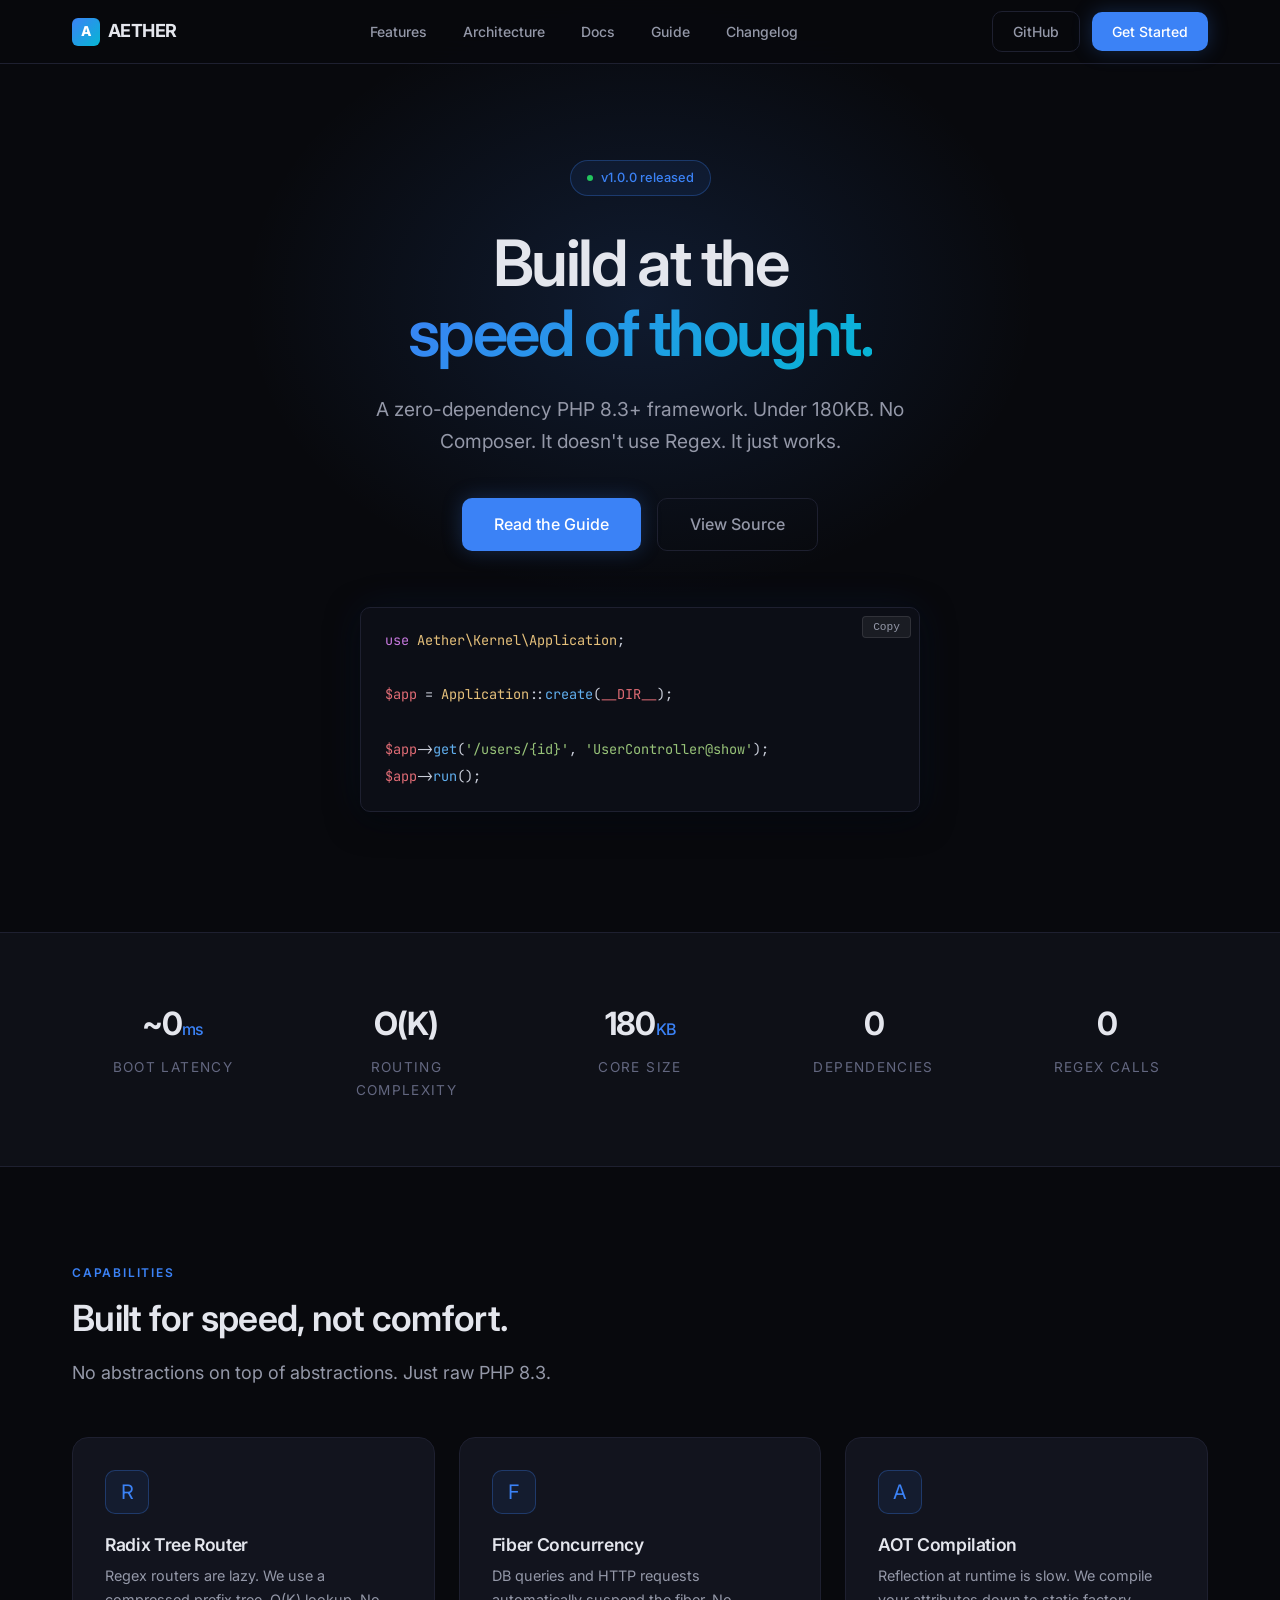
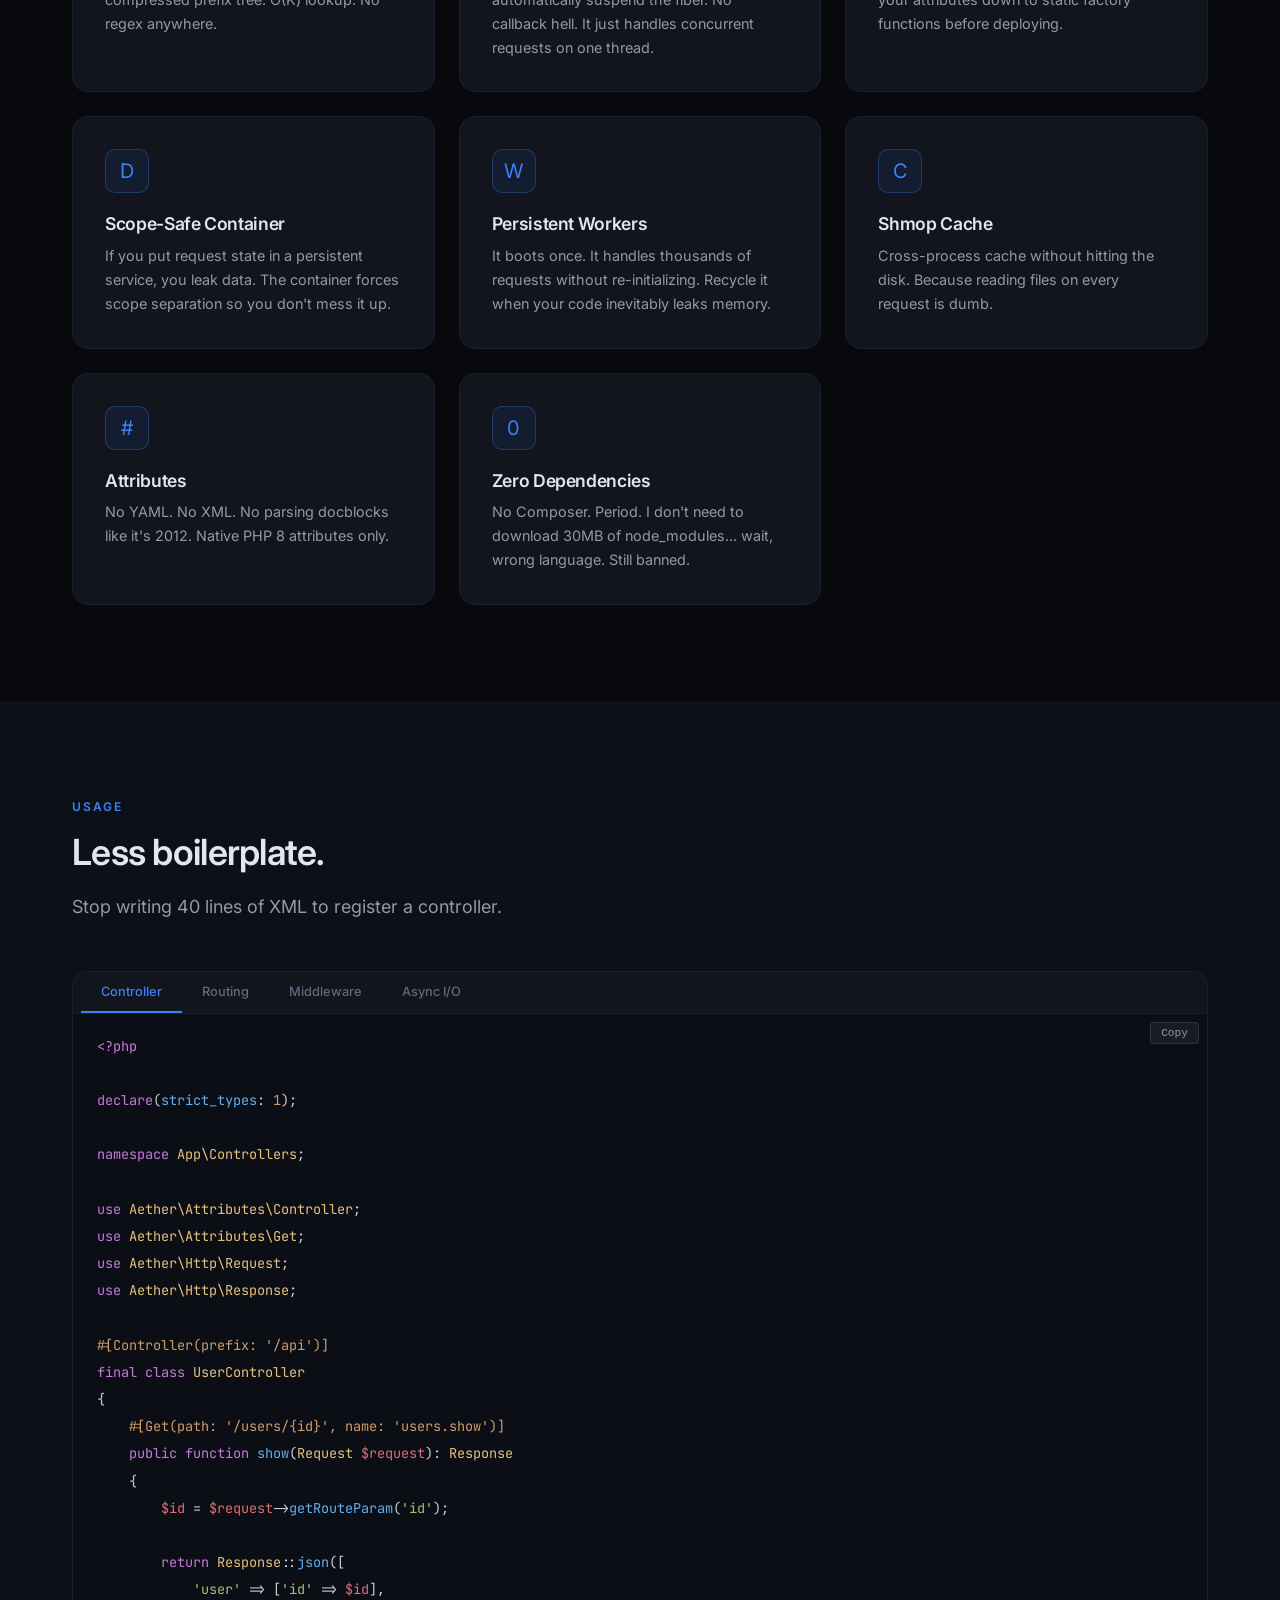
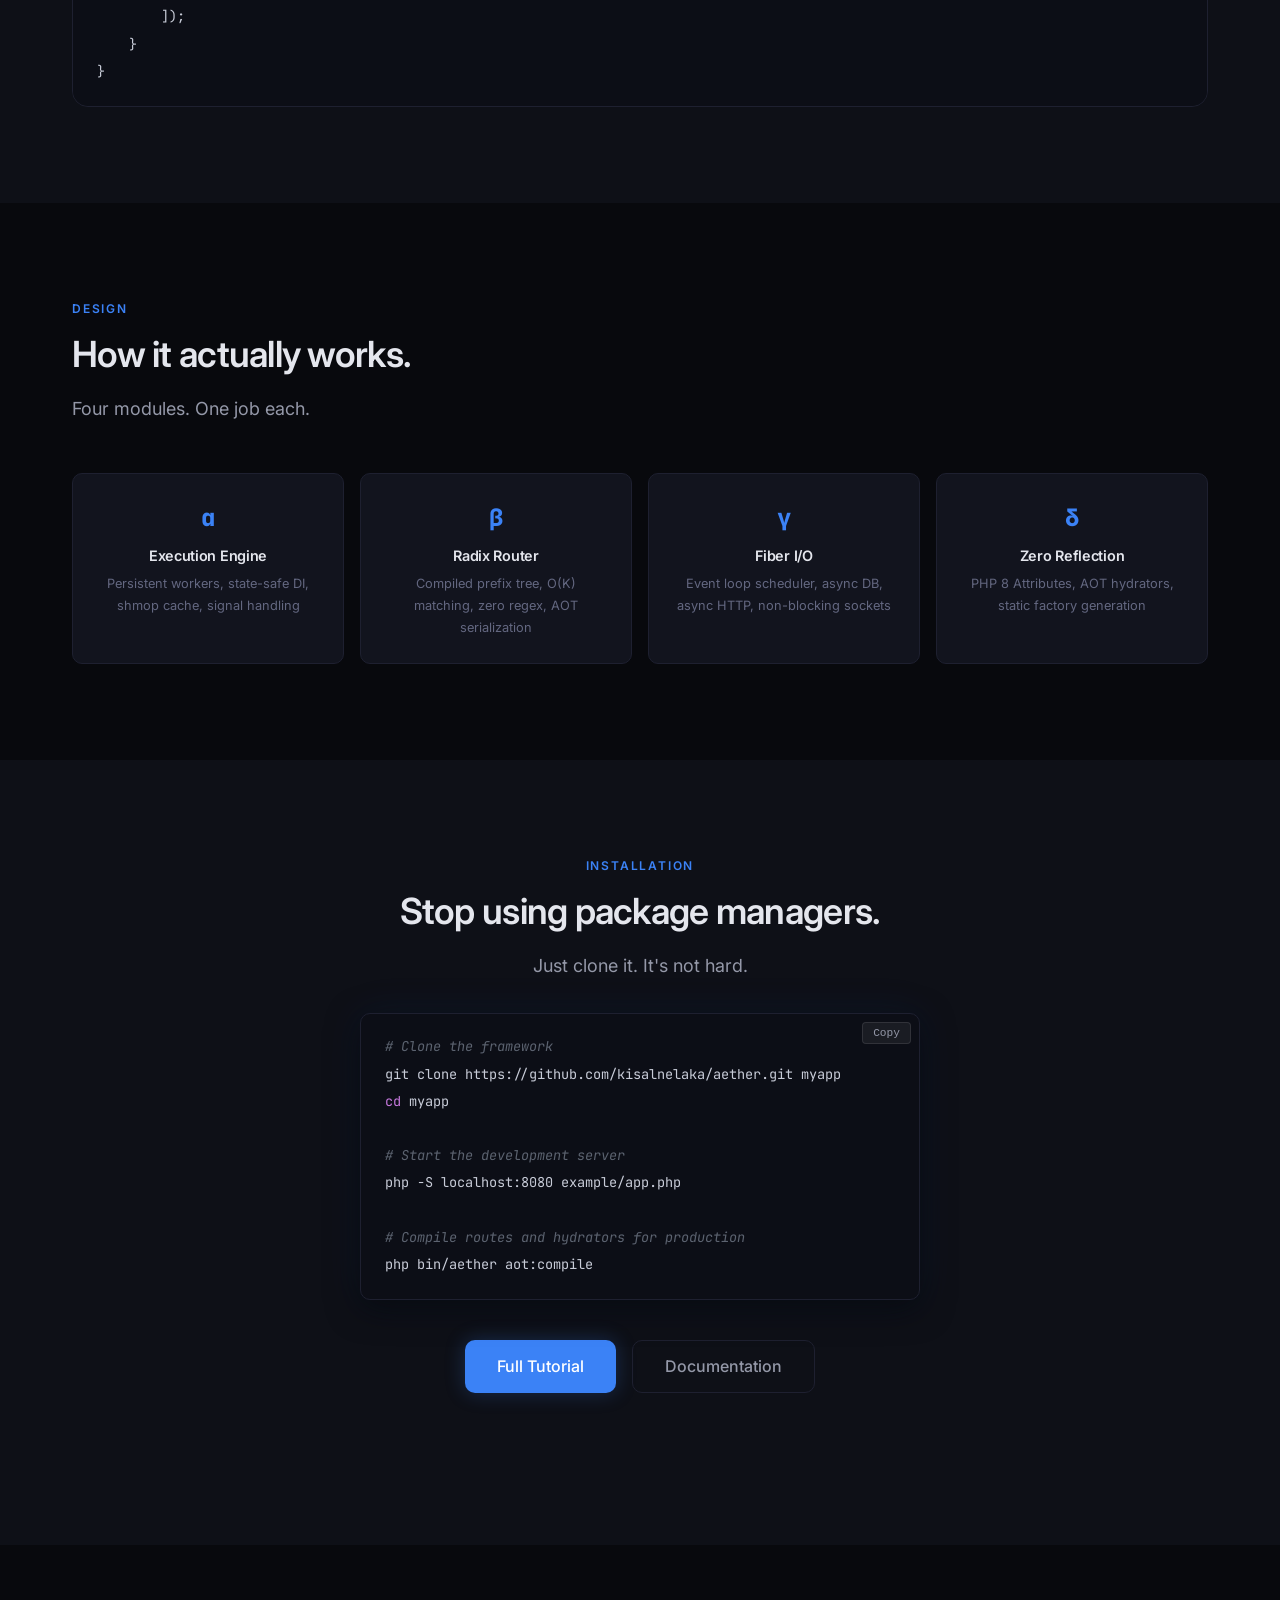
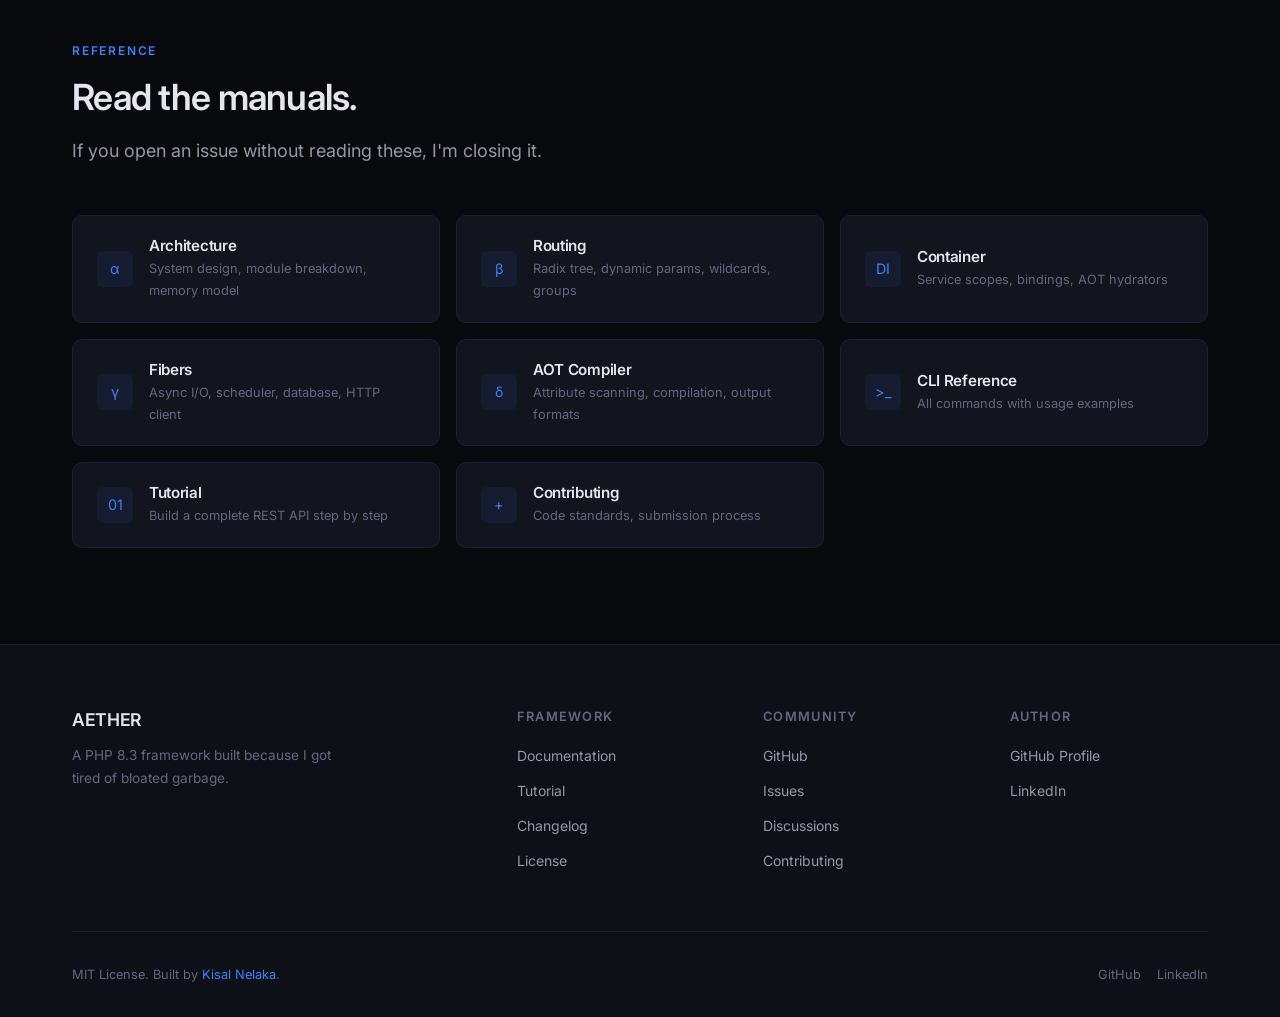
==== docs/index.html @ d8b3c5c7 "Initial commit" ====
<!DOCTYPE html>
<html lang="en">
<head>
    <meta charset="UTF-8">
    <meta name="viewport" content="width=device-width, initial-scale=1.0">
    <title>AETHER - The Fastest PHP Framework</title>
    <meta name="description" content="AETHER is a zero-dependency PHP 8.3+ framework with O(K) radix tree routing, PHP Fiber concurrency, AOT compilation, and a sub-200KB footprint.">
    <meta name="keywords" content="PHP framework, radix tree, PHP fibers, AOT compiler, high performance PHP">
    <meta name="author" content="Kisal Nelaka">
    <link rel="canonical" href="https://kisalnelaka.github.io/aether/">
    <meta property="og:title" content="AETHER Framework">
    <meta property="og:description" content="The fastest, smallest, zero-dependency PHP 8.3+ web framework.">
    <meta property="og:type" content="website">
    <meta property="og:url" content="https://kisalnelaka.github.io/aether/">
    <link rel="preconnect" href="https://fonts.googleapis.com">
    <link rel="preconnect" href="https://fonts.gstatic.com" crossorigin>
    <link href="https://fonts.googleapis.com/css2?family=Inter:wght@400;500;600;700;800&family=JetBrains+Mono:wght@400;500;600&display=swap" rel="stylesheet">
    <link rel="stylesheet" href="css/style.css">
</head>
<body>

    <!-- ═══════════════ HEADER ═══════════════ -->
    <header class="header" id="top">
        <div class="header-inner">
            <a href="index.html" class="header-logo">
                <span class="logo-mark">A</span>
                AETHER
            </a>

            <nav class="header-nav" id="main-nav">
                <a href="#features">Features</a>
                <a href="#architecture">Architecture</a>
                <a href="documentation.html">Docs</a>
                <a href="guide.html">Guide</a>
                <a href="https://github.com/kisalnelaka/aether/blob/main/CHANGELOG.md">Changelog</a>
            </nav>

            <div class="header-actions">
                <a href="https://github.com/kisalnelaka/aether" class="btn btn-ghost" target="_blank" rel="noopener">
                    GitHub
                </a>
                <a href="guide.html" class="btn btn-primary">Get Started</a>
                <button class="mobile-toggle" id="mobile-toggle" aria-label="Toggle menu">&#9776;</button>
            </div>
        </div>
    </header>

    <!-- ═══════════════ HERO ═══════════════ -->
    <section class="hero">
        <div class="container hero-content">
            <div class="hero-badge">
                <span class="dot"></span>
                v1.0.0 released
            </div>

            <h1>
                Build at the<br>
                <span class="highlight">speed of thought.</span>
            </h1>

            <p class="hero-description">
                A zero-dependency PHP 8.3+ framework. Under 180KB. No Composer. It doesn't use Regex. It just works. 
            </p>

            <div class="hero-actions">
                <a href="guide.html" class="btn btn-primary btn-lg">Read the Guide</a>
                <a href="https://github.com/kisalnelaka/aether" class="btn btn-ghost btn-lg" target="_blank" rel="noopener">View Source</a>
            </div>

            <div class="hero-code">
<pre><code><span class="token-keyword">use</span> <span class="token-type">Aether\Kernel\Application</span>;

<span class="token-variable">$app</span> = <span class="token-type">Application</span>::<span class="token-function">create</span>(<span class="token-variable">__DIR__</span>);

<span class="token-variable">$app</span>-><span class="token-function">get</span>(<span class="token-string">'/users/{id}'</span>, <span class="token-string">'UserController@show'</span>);
<span class="token-variable">$app</span>-><span class="token-function">run</span>();</code></pre>
            </div>
        </div>
    </section>

    <!-- ═══════════════ METRICS ═══════════════ -->
    <section class="metrics">
        <div class="container">
            <div class="metrics-grid">
                <div class="metric">
                    <div class="metric-value">~0<span class="unit">ms</span></div>
                    <div class="metric-label">Boot Latency</div>
                </div>
                <div class="metric">
                    <div class="metric-value">O(K)</div>
                    <div class="metric-label">Routing Complexity</div>
                </div>
                <div class="metric">
                    <div class="metric-value">180<span class="unit">KB</span></div>
                    <div class="metric-label">Core Size</div>
                </div>
                <div class="metric">
                    <div class="metric-value">0</div>
                    <div class="metric-label">Dependencies</div>
                </div>
                <div class="metric">
                    <div class="metric-value">0</div>
                    <div class="metric-label">Regex Calls</div>
                </div>
            </div>
        </div>
    </section>

    <!-- ═══════════════ FEATURES ═══════════════ -->
    <section class="section" id="features">
        <div class="container">
            <div class="section-label">Capabilities</div>
            <h2 class="section-title">Built for speed, not comfort.</h2>
            <p class="section-subtitle">
                No abstractions on top of abstractions. Just raw PHP 8.3. 
            </p>

            <div class="features-grid">
                <div class="feature-card">
                    <div class="feature-icon">R</div>
                    <h3>Radix Tree Router</h3>
                    <p>Regex routers are lazy. We use a compressed prefix tree. O(K) lookup. No regex anywhere.</p>
                </div>

                <div class="feature-card">
                    <div class="feature-icon">F</div>
                    <h3>Fiber Concurrency</h3>
                    <p>DB queries and HTTP requests automatically suspend the fiber. No callback hell. It just handles concurrent requests on one thread.</p>
                </div>

                <div class="feature-card">
                    <div class="feature-icon">A</div>
                    <h3>AOT Compilation</h3>
                    <p>Reflection at runtime is slow. We compile your attributes down to static factory functions before deploying.</p>
                </div>

                <div class="feature-card">
                    <div class="feature-icon">D</div>
                    <h3>Scope-Safe Container</h3>
                    <p>If you put request state in a persistent service, you leak data. The container forces scope separation so you don't mess it up.</p>
                </div>

                <div class="feature-card">
                    <div class="feature-icon">W</div>
                    <h3>Persistent Workers</h3>
                    <p>It boots once. It handles thousands of requests without re-initializing. Recycle it when your code inevitably leaks memory.</p>
                </div>

                <div class="feature-card">
                    <div class="feature-icon">C</div>
                    <h3>Shmop Cache</h3>
                    <p>Cross-process cache without hitting the disk. Because reading files on every request is dumb.</p>
                </div>

                <div class="feature-card">
                    <div class="feature-icon">#</div>
                    <h3>Attributes</h3>
                    <p>No YAML. No XML. No parsing docblocks like it's 2012. Native PHP 8 attributes only.</p>
                </div>

                <div class="feature-card">
                    <div class="feature-icon">0</div>
                    <h3>Zero Dependencies</h3>
                    <p>No Composer. Period. I don't need to download 30MB of node_modules... wait, wrong language. Still banned.</p>
                </div>
            </div>
        </div>
    </section>

    <!-- ═══════════════ CODE EXAMPLES ═══════════════ -->
    <section class="section" id="examples" style="background: var(--bg-secondary);">
        <div class="container">
            <div class="section-label">Usage</div>
            <h2 class="section-title">Less boilerplate.</h2>
            <p class="section-subtitle">
                Stop writing 40 lines of XML to register a controller.
            </p>

            <div class="code-example">
                <div class="code-tabs">
                    <button class="code-tab active" data-tab="controller">Controller</button>
                    <button class="code-tab" data-tab="routing">Routing</button>
                    <button class="code-tab" data-tab="middleware">Middleware</button>
                    <button class="code-tab" data-tab="async">Async I/O</button>
                </div>

                <div class="code-panel active" data-panel="controller">
<pre><code><span class="token-keyword">&lt;?php</span>

<span class="token-keyword">declare</span>(<span class="token-function">strict_types</span>: <span class="token-number">1</span>);

<span class="token-keyword">namespace</span> <span class="token-type">App\Controllers</span>;

<span class="token-keyword">use</span> <span class="token-type">Aether\Attributes\Controller</span>;
<span class="token-keyword">use</span> <span class="token-type">Aether\Attributes\Get</span>;
<span class="token-keyword">use</span> <span class="token-type">Aether\Http\Request</span>;
<span class="token-keyword">use</span> <span class="token-type">Aether\Http\Response</span>;

<span class="token-attr">#[Controller(prefix: '/api')]</span>
<span class="token-keyword">final class</span> <span class="token-type">UserController</span>
{
    <span class="token-attr">#[Get(path: '/users/{id}', name: 'users.show')]</span>
    <span class="token-keyword">public function</span> <span class="token-function">show</span>(<span class="token-type">Request</span> <span class="token-variable">$request</span>): <span class="token-type">Response</span>
    {
        <span class="token-variable">$id</span> = <span class="token-variable">$request</span>-><span class="token-function">getRouteParam</span>(<span class="token-string">'id'</span>);

        <span class="token-keyword">return</span> <span class="token-type">Response</span>::<span class="token-function">json</span>([
            <span class="token-string">'user'</span> => [<span class="token-string">'id'</span> => <span class="token-variable">$id</span>],
        ]);
    }
}</code></pre>
                </div>

                <div class="code-panel" data-panel="routing">
<pre><code><span class="token-comment">// Manual route registration</span>
<span class="token-variable">$app</span>-><span class="token-function">get</span>(<span class="token-string">'/users'</span>, <span class="token-string">'UserController@index'</span>);
<span class="token-variable">$app</span>-><span class="token-function">get</span>(<span class="token-string">'/users/{id}'</span>, <span class="token-string">'UserController@show'</span>);
<span class="token-variable">$app</span>-><span class="token-function">post</span>(<span class="token-string">'/users'</span>, <span class="token-string">'UserController@store'</span>);

<span class="token-comment">// Route groups with shared prefix and middleware</span>
<span class="token-variable">$app</span>-><span class="token-function">group</span>(<span class="token-string">'/api/v1'</span>, <span class="token-keyword">function</span> (<span class="token-variable">$router</span>) {
    <span class="token-variable">$router</span>-><span class="token-function">get</span>(<span class="token-string">'/tasks'</span>, <span class="token-string">'TaskController@index'</span>);
    <span class="token-variable">$router</span>-><span class="token-function">post</span>(<span class="token-string">'/tasks'</span>, <span class="token-string">'TaskController@create'</span>);
}, <span class="token-attr">middleware</span>: [<span class="token-string">'AuthMiddleware'</span>]);

<span class="token-comment">// Wildcard catch-all</span>
<span class="token-variable">$app</span>-><span class="token-function">get</span>(<span class="token-string">'/files/{path*}'</span>, <span class="token-string">'FileController@serve'</span>);</code></pre>
                </div>

                <div class="code-panel" data-panel="middleware">
<pre><code><span class="token-keyword">final class</span> <span class="token-type">TimingMiddleware</span> <span class="token-keyword">implements</span> <span class="token-type">MiddlewareInterface</span>
{
    <span class="token-keyword">public function</span> <span class="token-function">handle</span>(
        <span class="token-type">Request</span> <span class="token-variable">$request</span>,
        <span class="token-keyword">callable</span> <span class="token-variable">$next</span>,
    ): <span class="token-type">Response</span> {
        <span class="token-variable">$start</span> = <span class="token-function">hrtime</span>(<span class="token-keyword">true</span>);

        <span class="token-variable">$response</span> = <span class="token-variable">$next</span>(<span class="token-variable">$request</span>);

        <span class="token-variable">$ms</span> = (<span class="token-function">hrtime</span>(<span class="token-keyword">true</span>) - <span class="token-variable">$start</span>) / <span class="token-number">1_000_000</span>;

        <span class="token-keyword">return</span> <span class="token-variable">$response</span>
            -><span class="token-function">withHeader</span>(<span class="token-string">'X-Response-Time'</span>, <span class="token-variable">$ms</span> . <span class="token-string">'ms'</span>);
    }
}</code></pre>
                </div>

                <div class="code-panel" data-panel="async">
<pre><code><span class="token-comment">// Fiber-aware database query</span>
<span class="token-comment">// Suspends the current fiber during I/O</span>
<span class="token-variable">$users</span> = <span class="token-variable">$db</span>-><span class="token-function">query</span>(
    <span class="token-string">'SELECT * FROM users WHERE active = ?'</span>,
    [<span class="token-number">1</span>],
);

<span class="token-comment">// Fiber-aware HTTP client</span>
<span class="token-variable">$response</span> = <span class="token-variable">$http</span>-><span class="token-function">get</span>(<span class="token-string">'https://api.example.com/data'</span>);

<span class="token-comment">// Non-blocking JSON POST</span>
<span class="token-variable">$result</span> = <span class="token-variable">$http</span>-><span class="token-function">postJson</span>(
    <span class="token-string">'https://api.example.com/webhook'</span>,
    [<span class="token-string">'event'</span> => <span class="token-string">'user.created'</span>],
);</code></pre>
                </div>
            </div>
        </div>
    </section>

    <!-- ═══════════════ ARCHITECTURE ═══════════════ -->
    <section class="section" id="architecture">
        <div class="container">
            <div class="section-label">Design</div>
            <h2 class="section-title">How it actually works.</h2>
            <p class="section-subtitle">
                Four modules. One job each.
            </p>

            <div class="arch-grid">
                <div class="arch-card">
                    <div class="arch-letter">&alpha;</div>
                    <h4>Execution Engine</h4>
                    <p>Persistent workers, state-safe DI, shmop cache, signal handling</p>
                </div>
                <div class="arch-card">
                    <div class="arch-letter">&beta;</div>
                    <h4>Radix Router</h4>
                    <p>Compiled prefix tree, O(K) matching, zero regex, AOT serialization</p>
                </div>
                <div class="arch-card">
                    <div class="arch-letter">&gamma;</div>
                    <h4>Fiber I/O</h4>
                    <p>Event loop scheduler, async DB, async HTTP, non-blocking sockets</p>
                </div>
                <div class="arch-card">
                    <div class="arch-letter">&delta;</div>
                    <h4>Zero Reflection</h4>
                    <p>PHP 8 Attributes, AOT hydrators, static factory generation</p>
                </div>
            </div>
        </div>
    </section>

    <!-- ═══════════════ INSTALL / GET STARTED ═══════════════ -->
    <section class="section" id="install" style="background: var(--bg-secondary);">
        <div class="container" style="text-align: center;">
            <div class="section-label">Installation</div>
            <h2 class="section-title">Stop using package managers.</h2>
            <p class="section-subtitle" style="margin: 0 auto 2rem;">
                Just clone it. It's not hard. 
            </p>

            <div class="hero-code" style="margin-bottom: 2.5rem;">
<pre><code><span class="token-comment"># Clone the framework</span>
git clone https://github.com/kisalnelaka/aether.git myapp
<span class="token-keyword">cd</span> myapp

<span class="token-comment"># Start the development server</span>
php -S localhost:8080 example/app.php

<span class="token-comment"># Compile routes and hydrators for production</span>
php bin/aether aot:compile</code></pre>
            </div>

            <div class="hero-actions">
                <a href="guide.html" class="btn btn-primary btn-lg">Full Tutorial</a>
                <a href="documentation.html" class="btn btn-ghost btn-lg">Documentation</a>
            </div>
        </div>
    </section>

    <!-- ═══════════════ DOCUMENTATION LINKS ═══════════════ -->
    <section class="section" id="docs">
        <div class="container">
            <div class="section-label">Reference</div>
            <h2 class="section-title">Read the manuals.</h2>
            <p class="section-subtitle">
                If you open an issue without reading these, I'm closing it.
            </p>

            <div class="docs-grid">
                <a href="documentation.html#architecture" class="doc-link">
                    <div class="doc-icon">&alpha;</div>
                    <div class="doc-link-text">
                        <h4>Architecture</h4>
                        <p>System design, module breakdown, memory model</p>
                    </div>
                </a>
                <a href="documentation.html#routing" class="doc-link">
                    <div class="doc-icon">&beta;</div>
                    <div class="doc-link-text">
                        <h4>Routing</h4>
                        <p>Radix tree, dynamic params, wildcards, groups</p>
                    </div>
                </a>
                <a href="documentation.html#container" class="doc-link">
                    <div class="doc-icon">DI</div>
                    <div class="doc-link-text">
                        <h4>Container</h4>
                        <p>Service scopes, bindings, AOT hydrators</p>
                    </div>
                </a>
                <a href="documentation.html#fibers" class="doc-link">
                    <div class="doc-icon">&gamma;</div>
                    <div class="doc-link-text">
                        <h4>Fibers</h4>
                        <p>Async I/O, scheduler, database, HTTP client</p>
                    </div>
                </a>
                <a href="documentation.html#aot" class="doc-link">
                    <div class="doc-icon">&delta;</div>
                    <div class="doc-link-text">
                        <h4>AOT Compiler</h4>
                        <p>Attribute scanning, compilation, output formats</p>
                    </div>
                </a>
                <a href="documentation.html#cli" class="doc-link">
                    <div class="doc-icon">&gt;_</div>
                    <div class="doc-link-text">
                        <h4>CLI Reference</h4>
                        <p>All commands with usage examples</p>
                    </div>
                </a>
                <a href="guide.html" class="doc-link">
                    <div class="doc-icon">01</div>
                    <div class="doc-link-text">
                        <h4>Tutorial</h4>
                        <p>Build a complete REST API step by step</p>
                    </div>
                </a>
                <a href="https://github.com/kisalnelaka/aether/blob/main/CONTRIBUTING.md" class="doc-link" target="_blank" rel="noopener">
                    <div class="doc-icon">+</div>
                    <div class="doc-link-text">
                        <h4>Contributing</h4>
                        <p>Code standards, submission process</p>
                    </div>
                </a>
            </div>
        </div>
    </section>

    <!-- ═══════════════ FOOTER ═══════════════ -->
    <footer class="footer">
        <div class="container">
            <div class="footer-grid">
                <div class="footer-brand">
                    <h3>AETHER</h3>
                    <p>A PHP 8.3 framework built because I got tired of bloated garbage.</p>
                </div>
                <div class="footer-col">
                    <h4>Framework</h4>
                    <ul>
                        <li><a href="documentation.html">Documentation</a></li>
                        <li><a href="guide.html">Tutorial</a></li>
                        <li><a href="https://github.com/kisalnelaka/aether/blob/main/CHANGELOG.md">Changelog</a></li>
                        <li><a href="https://github.com/kisalnelaka/aether/blob/main/LICENSE">License</a></li>
                    </ul>
                </div>
                <div class="footer-col">
                    <h4>Community</h4>
                    <ul>
                        <li><a href="https://github.com/kisalnelaka/aether" target="_blank" rel="noopener">GitHub</a></li>
                        <li><a href="https://github.com/kisalnelaka/aether/issues" target="_blank" rel="noopener">Issues</a></li>
                        <li><a href="https://github.com/kisalnelaka/aether/discussions" target="_blank" rel="noopener">Discussions</a></li>
                        <li><a href="https://github.com/kisalnelaka/aether/blob/main/CONTRIBUTING.md" target="_blank" rel="noopener">Contributing</a></li>
                    </ul>
                </div>
                <div class="footer-col">
                    <h4>Author</h4>
                    <ul>
                        <li><a href="https://github.com/kisalnelaka" target="_blank" rel="noopener">GitHub Profile</a></li>
                        <li><a href="https://linkedin.com/in/kisalnelaka" target="_blank" rel="noopener">LinkedIn</a></li>
                    </ul>
                </div>
            </div>
            <div class="footer-bottom">
                <span>MIT License. Built by <a href="https://github.com/kisalnelaka" target="_blank" rel="noopener">Kisal Nelaka</a>.</span>
                <div class="footer-social">
                    <a href="https://github.com/kisalnelaka" target="_blank" rel="noopener" aria-label="GitHub">GitHub</a>
                    <a href="https://linkedin.com/in/kisalnelaka" target="_blank" rel="noopener" aria-label="LinkedIn">LinkedIn</a>
                </div>
            </div>
        </div>
    </footer>

    <script src="js/main.js"></script>
</body>
</html>
---- docs/css/style.css ----
/* ============================================
   AETHER Framework — Documentation Site
   Design System & Global Styles
   ============================================ */

/* --- Reset & Base --- */
*, *::before, *::after {
    margin: 0;
    padding: 0;
    box-sizing: border-box;
}

:root {
    --bg-primary: #08090d;
    --bg-secondary: #0e1017;
    --bg-tertiary: #141620;
    --bg-card: #12141e;
    --bg-code: #0c0e16;
    --bg-hover: #1a1d2b;

    --text-primary: #e4e6ed;
    --text-secondary: #9498a8;
    --text-tertiary: #636780;
    --text-code: #c8ccd8;

    --accent: #3b82f6;
    --accent-hover: #2563eb;
    --accent-glow: rgba(59, 130, 246, 0.15);
    --accent-subtle: rgba(59, 130, 246, 0.08);
    --accent-secondary: #06b6d4;

    --success: #22c55e;
    --warning: #eab308;
    --error: #ef4444;

    --border: #1e2030;
    --border-hover: #2a2d40;
    --border-accent: rgba(59, 130, 246, 0.3);

    --font-sans: 'Inter', -apple-system, BlinkMacSystemFont, 'Segoe UI', sans-serif;
    --font-mono: 'JetBrains Mono', 'Fira Code', 'Consolas', monospace;

    --radius-sm: 6px;
    --radius-md: 10px;
    --radius-lg: 16px;
    --radius-xl: 24px;

    --shadow-sm: 0 1px 3px rgba(0, 0, 0, 0.4);
    --shadow-md: 0 4px 16px rgba(0, 0, 0, 0.5);
    --shadow-lg: 0 8px 32px rgba(0, 0, 0, 0.6);
    --shadow-glow: 0 0 40px rgba(59, 130, 246, 0.1);

    --transition-fast: 150ms ease;
    --transition-normal: 250ms ease;
    --transition-slow: 400ms ease;

    --max-width: 1200px;
    --header-height: 64px;
}

html {
    font-size: 16px;
    scroll-behavior: smooth;
    -webkit-font-smoothing: antialiased;
    -moz-osx-font-smoothing: grayscale;
}

body {
    font-family: var(--font-sans);
    background: var(--bg-primary);
    color: var(--text-primary);
    line-height: 1.7;
    overflow-x: hidden;
}

a {
    color: var(--accent);
    text-decoration: none;
    transition: color var(--transition-fast);
}

a:hover {
    color: var(--accent-hover);
}

img {
    max-width: 100%;
    display: block;
}

/* --- Typography --- */

h1, h2, h3, h4, h5, h6 {
    color: var(--text-primary);
    font-weight: 600;
    line-height: 1.3;
    letter-spacing: -0.02em;
}

h1 { font-size: 3rem; }
h2 { font-size: 2rem; margin-bottom: 1rem; }
h3 { font-size: 1.375rem; margin-bottom: 0.75rem; }
h4 { font-size: 1.125rem; margin-bottom: 0.5rem; }

p {
    color: var(--text-secondary);
    margin-bottom: 1rem;
}

code {
    font-family: var(--font-mono);
    font-size: 0.875em;
    background: var(--bg-code);
    color: var(--text-code);
    padding: 0.15em 0.4em;
    border-radius: var(--radius-sm);
    border: 1px solid var(--border);
}

pre {
    background: var(--bg-code);
    border: 1px solid var(--border);
    border-radius: var(--radius-md);
    padding: 1.25rem 1.5rem;
    overflow-x: auto;
    margin-bottom: 1.5rem;
    position: relative;
}

pre code {
    background: none;
    border: none;
    padding: 0;
    font-size: 0.85rem;
    line-height: 1.75;
    color: var(--text-code);
}

/* --- Layout --- */

.container {
    max-width: var(--max-width);
    margin: 0 auto;
    padding: 0 2rem;
}

.section {
    padding: 6rem 0;
}

.section-label {
    font-size: 0.75rem;
    font-weight: 600;
    text-transform: uppercase;
    letter-spacing: 0.15em;
    color: var(--accent);
    margin-bottom: 0.75rem;
}

.section-title {
    font-size: 2.25rem;
    margin-bottom: 1rem;
}

.section-subtitle {
    color: var(--text-secondary);
    font-size: 1.125rem;
    max-width: 640px;
}

/* --- Header --- */

.header {
    position: fixed;
    top: 0;
    left: 0;
    right: 0;
    height: var(--header-height);
    background: rgba(8, 9, 13, 0.85);
    backdrop-filter: blur(16px);
    -webkit-backdrop-filter: blur(16px);
    border-bottom: 1px solid var(--border);
    z-index: 1000;
    transition: background var(--transition-normal);
}

.header-inner {
    max-width: var(--max-width);
    margin: 0 auto;
    padding: 0 2rem;
    height: 100%;
    display: flex;
    align-items: center;
    justify-content: space-between;
}

.header-logo {
    display: flex;
    align-items: center;
    gap: 0.5rem;
    font-size: 1.125rem;
    font-weight: 700;
    color: var(--text-primary);
    letter-spacing: -0.03em;
}

.header-logo .logo-mark {
    width: 28px;
    height: 28px;
    background: linear-gradient(135deg, var(--accent), var(--accent-secondary));
    border-radius: 6px;
    display: flex;
    align-items: center;
    justify-content: center;
    font-size: 0.85rem;
    font-weight: 800;
    color: white;
}

.header-nav {
    display: flex;
    align-items: center;
    gap: 0.25rem;
}

.header-nav a {
    color: var(--text-secondary);
    font-size: 0.875rem;
    font-weight: 500;
    padding: 0.5rem 1rem;
    border-radius: var(--radius-sm);
    transition: all var(--transition-fast);
}

.header-nav a:hover,
.header-nav a.active {
    color: var(--text-primary);
    background: var(--bg-hover);
}

.header-actions {
    display: flex;
    align-items: center;
    gap: 0.75rem;
}

.btn {
    display: inline-flex;
    align-items: center;
    gap: 0.5rem;
    font-family: var(--font-sans);
    font-size: 0.875rem;
    font-weight: 500;
    padding: 0.5rem 1.25rem;
    border-radius: var(--radius-md);
    border: none;
    cursor: pointer;
    transition: all var(--transition-fast);
    text-decoration: none;
    white-space: nowrap;
}

.btn-primary {
    background: var(--accent);
    color: white;
    box-shadow: 0 0 20px rgba(59, 130, 246, 0.25);
}

.btn-primary:hover {
    background: var(--accent-hover);
    color: white;
    box-shadow: 0 0 30px rgba(59, 130, 246, 0.35);
    transform: translateY(-1px);
}

.btn-ghost {
    background: transparent;
    color: var(--text-secondary);
    border: 1px solid var(--border);
}

.btn-ghost:hover {
    color: var(--text-primary);
    background: var(--bg-hover);
    border-color: var(--border-hover);
}

.btn-lg {
    padding: 0.75rem 2rem;
    font-size: 1rem;
    border-radius: var(--radius-md);
}

/* --- Hero --- */

.hero {
    padding-top: calc(var(--header-height) + 6rem);
    padding-bottom: 6rem;
    text-align: center;
    position: relative;
    overflow: hidden;
}

.hero::before {
    content: '';
    position: absolute;
    top: 0;
    left: 50%;
    transform: translateX(-50%);
    width: 800px;
    height: 600px;
    background: radial-gradient(ellipse, var(--accent-glow) 0%, transparent 70%);
    pointer-events: none;
    z-index: 0;
}

.hero-content {
    position: relative;
    z-index: 1;
}

.hero-badge {
    display: inline-flex;
    align-items: center;
    gap: 0.5rem;
    padding: 0.375rem 1rem;
    background: var(--accent-subtle);
    border: 1px solid var(--border-accent);
    border-radius: 100px;
    font-size: 0.8rem;
    font-weight: 500;
    color: var(--accent);
    margin-bottom: 2rem;
}

.hero-badge .dot {
    width: 6px;
    height: 6px;
    background: var(--success);
    border-radius: 50%;
    animation: pulse-dot 2s ease-in-out infinite;
}

@keyframes pulse-dot {
    0%, 100% { opacity: 1; }
    50% { opacity: 0.4; }
}

.hero h1 {
    font-size: clamp(2.5rem, 5vw, 4rem);
    letter-spacing: -0.04em;
    margin-bottom: 1.5rem;
    line-height: 1.1;
}

.hero h1 .highlight {
    background: linear-gradient(135deg, var(--accent), var(--accent-secondary));
    -webkit-background-clip: text;
    -webkit-text-fill-color: transparent;
    background-clip: text;
}

.hero-description {
    font-size: 1.2rem;
    color: var(--text-secondary);
    max-width: 600px;
    margin: 0 auto 2.5rem;
    line-height: 1.7;
}

.hero-actions {
    display: flex;
    gap: 1rem;
    justify-content: center;
    flex-wrap: wrap;
    margin-bottom: 3.5rem;
}

.hero-code {
    max-width: 560px;
    margin: 0 auto;
    text-align: left;
}

.hero-code pre {
    border: 1px solid var(--border);
    box-shadow: var(--shadow-lg), var(--shadow-glow);
}

/* --- Metrics Bar --- */

.metrics {
    border-top: 1px solid var(--border);
    border-bottom: 1px solid var(--border);
    background: var(--bg-secondary);
    padding: 3rem 0;
}

.metrics-grid {
    display: grid;
    grid-template-columns: repeat(auto-fit, minmax(200px, 1fr));
    gap: 2rem;
    text-align: center;
}

.metric {
    padding: 1rem;
}

.metric-value {
    font-size: 2rem;
    font-weight: 700;
    color: var(--text-primary);
    letter-spacing: -0.03em;
    margin-bottom: 0.25rem;
}

.metric-value .unit {
    font-size: 1rem;
    color: var(--accent);
    font-weight: 500;
}

.metric-label {
    font-size: 0.85rem;
    color: var(--text-tertiary);
    text-transform: uppercase;
    letter-spacing: 0.1em;
}

/* --- Features --- */

.features-grid {
    display: grid;
    grid-template-columns: repeat(auto-fit, minmax(320px, 1fr));
    gap: 1.5rem;
    margin-top: 3rem;
}

.feature-card {
    background: var(--bg-card);
    border: 1px solid var(--border);
    border-radius: var(--radius-lg);
    padding: 2rem;
    transition: all var(--transition-normal);
    position: relative;
    overflow: hidden;
}

.feature-card::before {
    content: '';
    position: absolute;
    top: 0;
    left: 0;
    right: 0;
    height: 2px;
    background: linear-gradient(90deg, transparent, var(--accent), transparent);
    opacity: 0;
    transition: opacity var(--transition-normal);
}

.feature-card:hover {
    border-color: var(--border-hover);
    transform: translateY(-2px);
    box-shadow: var(--shadow-md);
}

.feature-card:hover::before {
    opacity: 1;
}

.feature-icon {
    width: 44px;
    height: 44px;
    background: var(--accent-subtle);
    border: 1px solid var(--border-accent);
    border-radius: var(--radius-md);
    display: flex;
    align-items: center;
    justify-content: center;
    margin-bottom: 1.25rem;
    font-size: 1.25rem;
    color: var(--accent);
}

.feature-card h3 {
    font-size: 1.1rem;
    margin-bottom: 0.5rem;
}

.feature-card p {
    font-size: 0.9rem;
    line-height: 1.65;
    color: var(--text-secondary);
    margin-bottom: 0;
}

/* --- Code Examples --- */

.code-example {
    background: var(--bg-card);
    border: 1px solid var(--border);
    border-radius: var(--radius-lg);
    overflow: hidden;
    margin-top: 3rem;
}

.code-tabs {
    display: flex;
    border-bottom: 1px solid var(--border);
    padding: 0 0.5rem;
    overflow-x: auto;
}

.code-tab {
    padding: 0.75rem 1.25rem;
    font-size: 0.8rem;
    font-weight: 500;
    color: var(--text-tertiary);
    cursor: pointer;
    border-bottom: 2px solid transparent;
    transition: all var(--transition-fast);
    white-space: nowrap;
    background: none;
    border-top: none;
    border-left: none;
    border-right: none;
    font-family: var(--font-sans);
}

.code-tab:hover {
    color: var(--text-secondary);
}

.code-tab.active {
    color: var(--accent);
    border-bottom-color: var(--accent);
}

.code-panel {
    display: none;
    padding: 0;
}

.code-panel.active {
    display: block;
}

.code-panel pre {
    margin: 0;
    border: none;
    border-radius: 0;
}

/* --- Architecture --- */

.arch-grid {
    display: grid;
    grid-template-columns: repeat(4, 1fr);
    gap: 1rem;
    margin-top: 3rem;
}

.arch-card {
    background: var(--bg-card);
    border: 1px solid var(--border);
    border-radius: var(--radius-md);
    padding: 1.5rem;
    text-align: center;
    transition: all var(--transition-normal);
}

.arch-card:hover {
    border-color: var(--border-accent);
    box-shadow: var(--shadow-glow);
}

.arch-letter {
    font-size: 1.5rem;
    font-weight: 800;
    color: var(--accent);
    font-family: var(--font-mono);
    margin-bottom: 0.5rem;
}

.arch-card h4 {
    font-size: 0.9rem;
    margin-bottom: 0.5rem;
}

.arch-card p {
    font-size: 0.8rem;
    color: var(--text-tertiary);
    margin-bottom: 0;
}

/* --- Docs Section --- */

.docs-grid {
    display: grid;
    grid-template-columns: repeat(auto-fit, minmax(280px, 1fr));
    gap: 1rem;
    margin-top: 3rem;
}

.doc-link {
    display: flex;
    align-items: center;
    gap: 1rem;
    padding: 1.25rem 1.5rem;
    background: var(--bg-card);
    border: 1px solid var(--border);
    border-radius: var(--radius-md);
    transition: all var(--transition-fast);
    text-decoration: none;
}

.doc-link:hover {
    border-color: var(--border-accent);
    background: var(--bg-hover);
    transform: translateX(4px);
}

.doc-icon {
    width: 36px;
    height: 36px;
    background: var(--accent-subtle);
    border-radius: var(--radius-sm);
    display: flex;
    align-items: center;
    justify-content: center;
    flex-shrink: 0;
    font-size: 0.9rem;
    color: var(--accent);
}

.doc-link-text h4 {
    font-size: 0.95rem;
    color: var(--text-primary);
    margin-bottom: 0.15rem;
}

.doc-link-text p {
    font-size: 0.8rem;
    color: var(--text-tertiary);
    margin-bottom: 0;
}

/* --- Footer --- */

.footer {
    border-top: 1px solid var(--border);
    background: var(--bg-secondary);
    padding: 4rem 0 2rem;
}

.footer-grid {
    display: grid;
    grid-template-columns: 2fr 1fr 1fr 1fr;
    gap: 3rem;
    margin-bottom: 3rem;
}

.footer-brand h3 {
    font-size: 1.1rem;
    margin-bottom: 0.75rem;
}

.footer-brand p {
    font-size: 0.85rem;
    color: var(--text-tertiary);
    max-width: 280px;
}

.footer-col h4 {
    font-size: 0.8rem;
    text-transform: uppercase;
    letter-spacing: 0.1em;
    color: var(--text-tertiary);
    margin-bottom: 1rem;
}

.footer-col ul {
    list-style: none;
}

.footer-col li {
    margin-bottom: 0.5rem;
}

.footer-col a {
    font-size: 0.875rem;
    color: var(--text-secondary);
}

.footer-col a:hover {
    color: var(--text-primary);
}

.footer-bottom {
    border-top: 1px solid var(--border);
    padding-top: 2rem;
    display: flex;
    justify-content: space-between;
    align-items: center;
    font-size: 0.8rem;
    color: var(--text-tertiary);
}

.footer-social {
    display: flex;
    gap: 1rem;
}

.footer-social a {
    color: var(--text-tertiary);
    transition: color var(--transition-fast);
}

.footer-social a:hover {
    color: var(--accent);
}

/* --- Documentation Page --- */

.docs-layout {
    display: grid;
    grid-template-columns: 260px 1fr;
    gap: 3rem;
    padding-top: calc(var(--header-height) + 2rem);
    min-height: 100vh;
}

.docs-sidebar {
    position: sticky;
    top: calc(var(--header-height) + 2rem);
    height: fit-content;
    max-height: calc(100vh - var(--header-height) - 4rem);
    overflow-y: auto;
    padding-bottom: 2rem;
}

.sidebar-section {
    margin-bottom: 2rem;
}

.sidebar-title {
    font-size: 0.7rem;
    text-transform: uppercase;
    letter-spacing: 0.15em;
    color: var(--text-tertiary);
    margin-bottom: 0.75rem;
    padding-left: 0.75rem;
}

.sidebar-nav {
    list-style: none;
}

.sidebar-nav li a {
    display: block;
    padding: 0.4rem 0.75rem;
    font-size: 0.85rem;
    color: var(--text-secondary);
    border-radius: var(--radius-sm);
    border-left: 2px solid transparent;
    transition: all var(--transition-fast);
}

.sidebar-nav li a:hover {
    color: var(--text-primary);
    background: var(--bg-hover);
}

.sidebar-nav li a.active {
    color: var(--accent);
    background: var(--accent-subtle);
    border-left-color: var(--accent);
}

.docs-content {
    padding-bottom: 6rem;
    max-width: 800px;
}

.docs-content h1 {
    font-size: 2.25rem;
    margin-bottom: 0.5rem;
}

.docs-content h2 {
    font-size: 1.5rem;
    margin-top: 3rem;
    padding-top: 2rem;
    border-top: 1px solid var(--border);
}

.docs-content h3 {
    font-size: 1.2rem;
    margin-top: 2rem;
}

.docs-content table {
    width: 100%;
    border-collapse: collapse;
    margin-bottom: 1.5rem;
    font-size: 0.9rem;
}

.docs-content th {
    text-align: left;
    padding: 0.75rem 1rem;
    background: var(--bg-secondary);
    border: 1px solid var(--border);
    font-weight: 600;
    color: var(--text-primary);
    font-size: 0.8rem;
    text-transform: uppercase;
    letter-spacing: 0.05em;
}

.docs-content td {
    padding: 0.75rem 1rem;
    border: 1px solid var(--border);
    color: var(--text-secondary);
}

.docs-content ul, .docs-content ol {
    padding-left: 1.5rem;
    margin-bottom: 1rem;
}

.docs-content li {
    margin-bottom: 0.5rem;
    color: var(--text-secondary);
}

.callout {
    padding: 1rem 1.25rem;
    border-radius: var(--radius-md);
    margin-bottom: 1.5rem;
    font-size: 0.9rem;
    border-left: 3px solid;
}

.callout-info {
    background: rgba(59, 130, 246, 0.06);
    border-color: var(--accent);
    color: var(--text-secondary);
}

.callout-warn {
    background: rgba(234, 179, 8, 0.06);
    border-color: var(--warning);
    color: var(--text-secondary);
}

/* --- Mobile Nav --- */

.mobile-toggle {
    display: none;
    background: none;
    border: 1px solid var(--border);
    border-radius: var(--radius-sm);
    padding: 0.4rem 0.6rem;
    cursor: pointer;
    color: var(--text-secondary);
    font-size: 1.25rem;
}

/* --- Responsive --- */

@media (max-width: 1024px) {
    .arch-grid {
        grid-template-columns: repeat(2, 1fr);
    }
    .footer-grid {
        grid-template-columns: 1fr 1fr;
        gap: 2rem;
    }
}

@media (max-width: 768px) {
    h1 { font-size: 2.25rem; }
    .section { padding: 4rem 0; }

    .mobile-toggle {
        display: block;
    }
    .header-nav {
        display: none;
        position: absolute;
        top: var(--header-height);
        left: 0;
        right: 0;
        background: var(--bg-secondary);
        border-bottom: 1px solid var(--border);
        flex-direction: column;
        padding: 1rem;
    }
    .header-nav.open {
        display: flex;
    }

    .hero { padding-top: calc(var(--header-height) + 3rem); padding-bottom: 3rem; }
    .hero h1 { font-size: 2rem; }

    .metrics-grid { grid-template-columns: repeat(2, 1fr); }
    .features-grid { grid-template-columns: 1fr; }
    .arch-grid { grid-template-columns: 1fr; }
    .docs-grid { grid-template-columns: 1fr; }

    .footer-grid { grid-template-columns: 1fr; gap: 2rem; }
    .footer-bottom { flex-direction: column; gap: 1rem; text-align: center; }

    .docs-layout {
        grid-template-columns: 1fr;
    }
    .docs-sidebar {
        position: static;
        border-bottom: 1px solid var(--border);
        padding-bottom: 1rem;
        margin-bottom: 2rem;
    }
}

/* --- Syntax Highlighting (minimal, inline) --- */

.token-keyword { color: #c678dd; }
.token-string { color: #98c379; }
.token-comment { color: #5c6370; font-style: italic; }
.token-function { color: #61afef; }
.token-variable { color: #e06c75; }
.token-type { color: #e5c07b; }
.token-number { color: #d19a66; }
.token-attr { color: #d19a66; }
.token-punct { color: #636780; }

/* --- Animations --- */

@keyframes fade-in-up {
    from { opacity: 0; transform: translateY(20px); }
    to { opacity: 1; transform: translateY(0); }
}

.animate-in {
    animation: fade-in-up 0.6s ease forwards;
    opacity: 0;
}

.delay-1 { animation-delay: 0.1s; }
.delay-2 { animation-delay: 0.2s; }
.delay-3 { animation-delay: 0.3s; }
.delay-4 { animation-delay: 0.4s; }
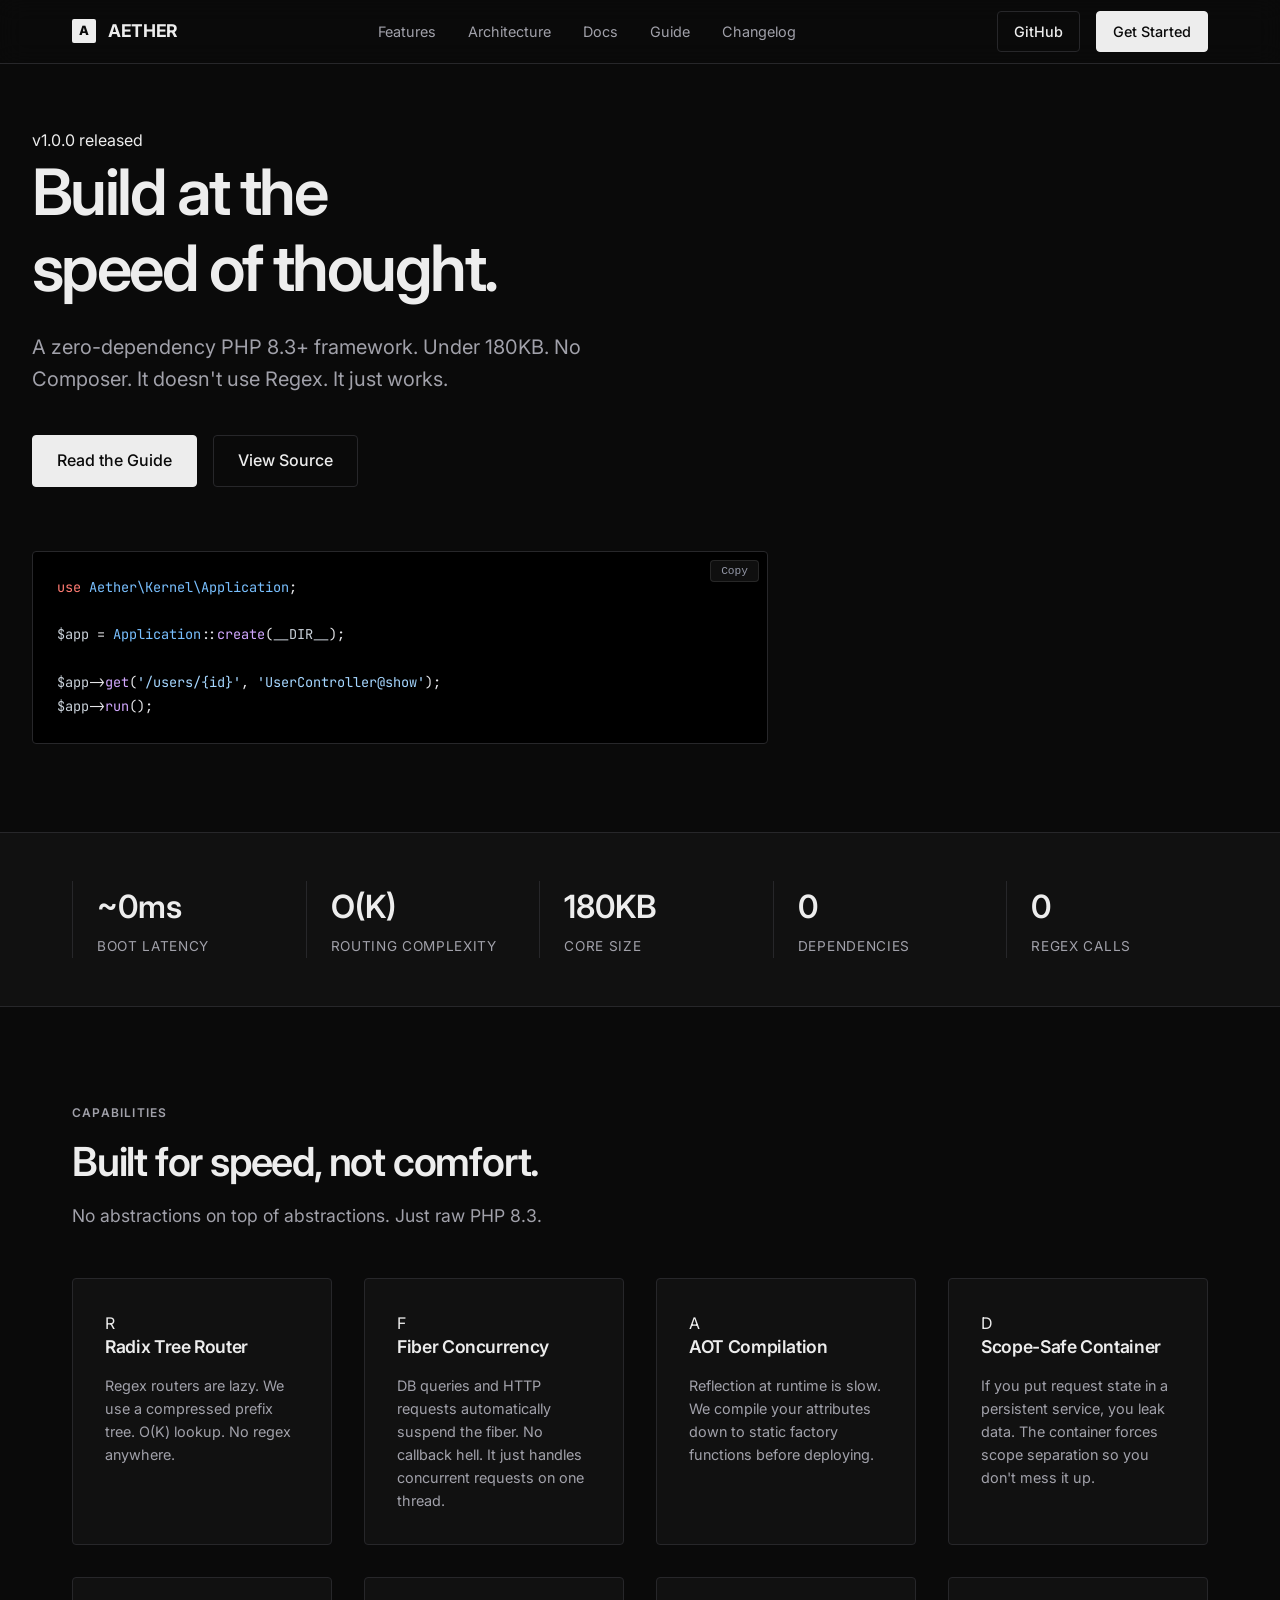
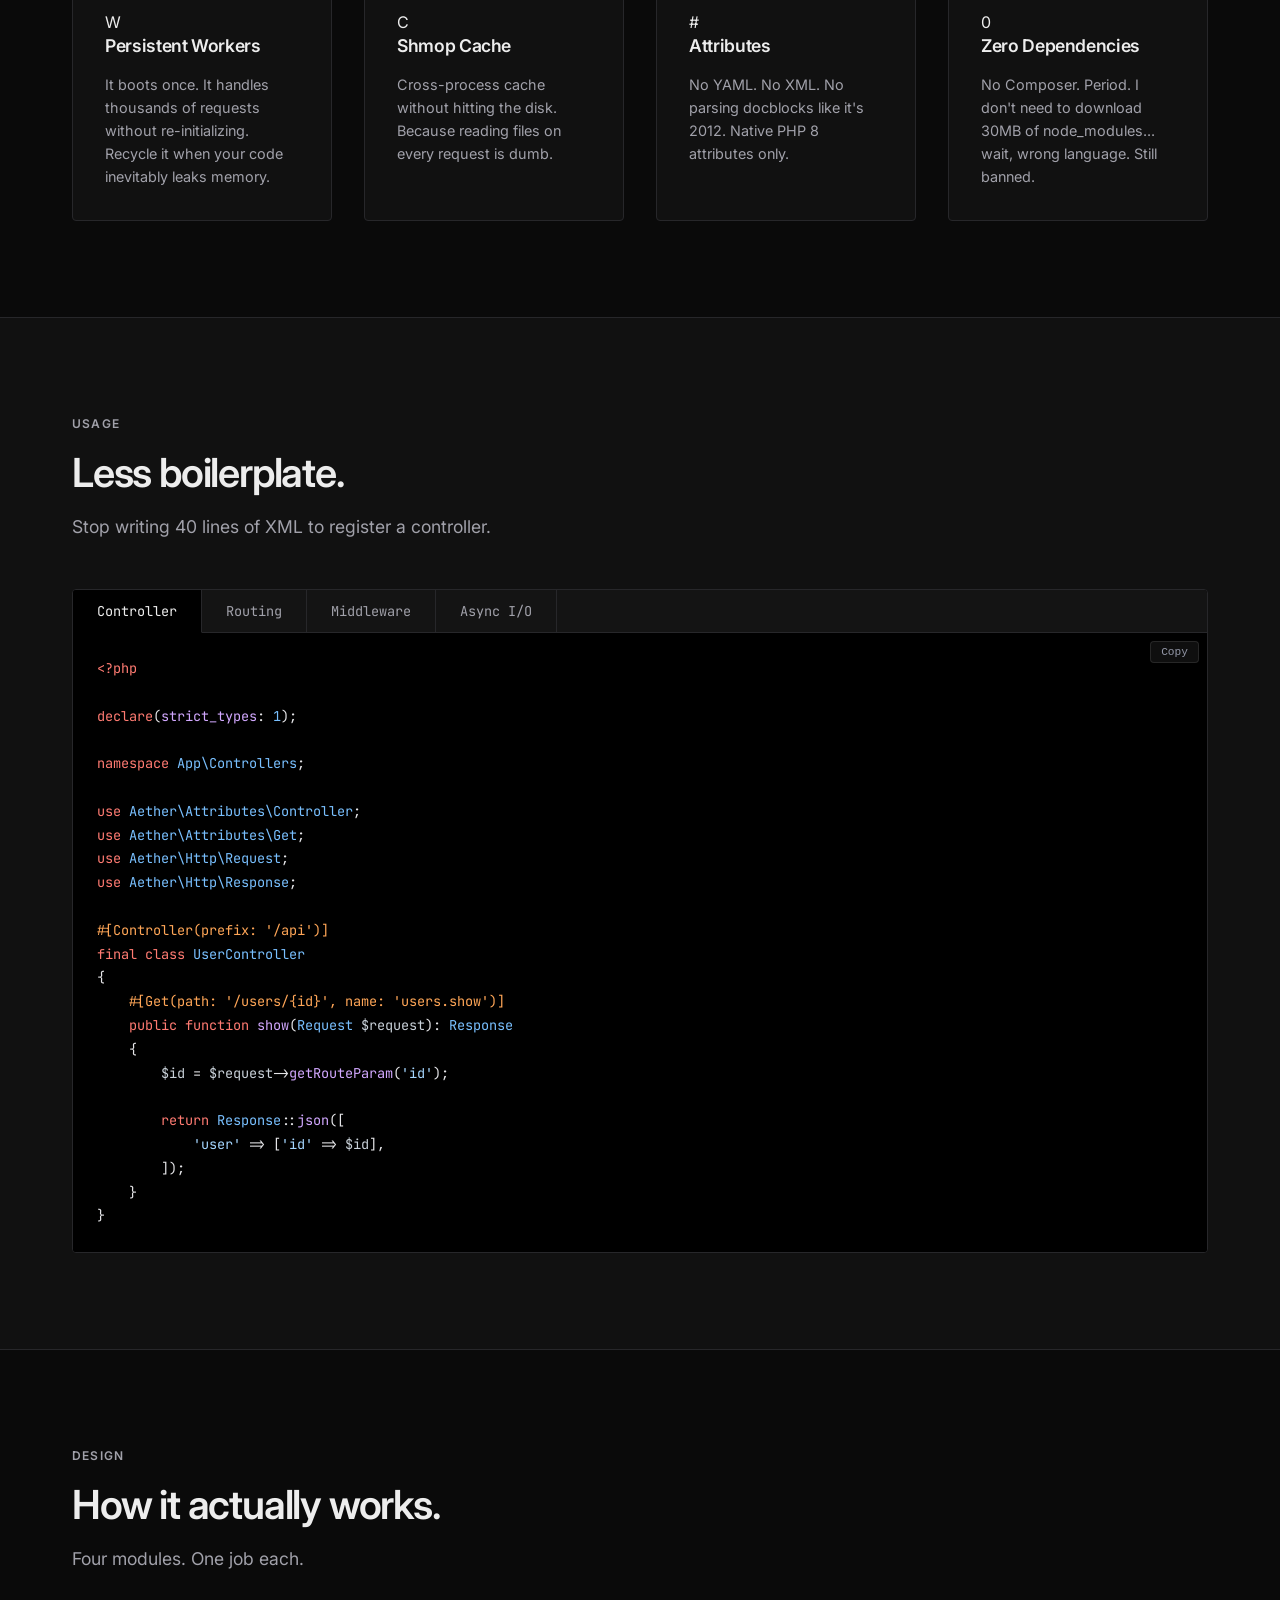
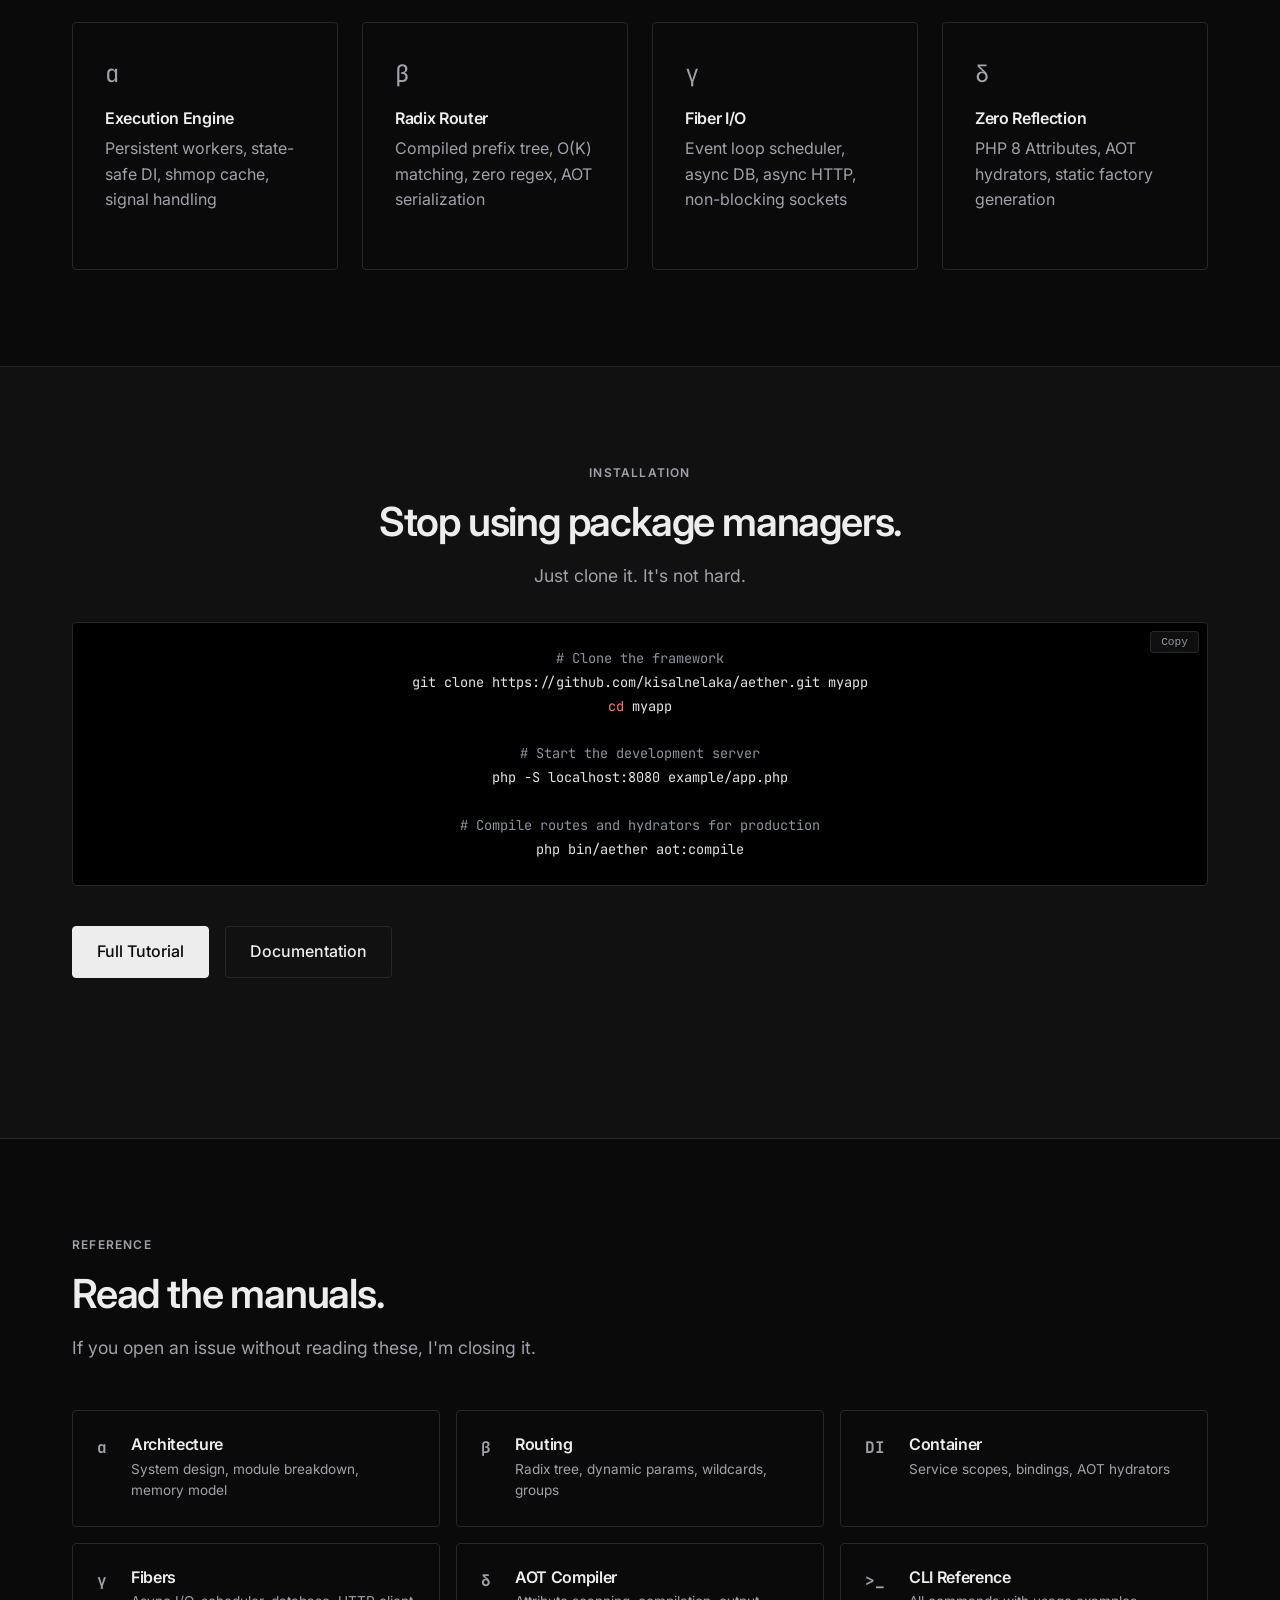
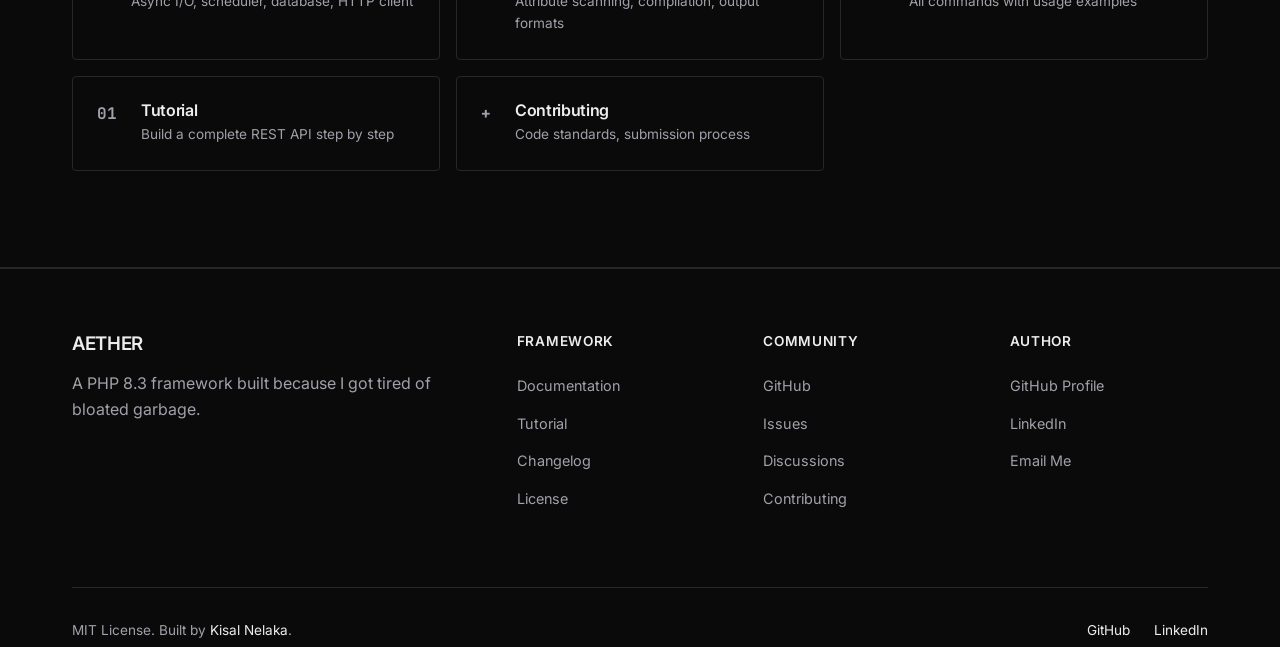
==== commit 377cc3b3: "pages ui changed. added mailto" ====
--- a/docs/index.html
+++ b/docs/index.html
@@ -16,6 +16,7 @@
     <link rel="preconnect" href="https://fonts.gstatic.com" crossorigin>
     <link href="https://fonts.googleapis.com/css2?family=Inter:wght@400;500;600;700;800&family=JetBrains+Mono:wght@400;500;600&display=swap" rel="stylesheet">
     <link rel="stylesheet" href="css/style.css">
+    <link rel="icon" href="favicon.svg" type="image/svg+xml">
 </head>
 <body>
 
@@ -430,6 +431,7 @@
                     <ul>
                         <li><a href="https://github.com/kisalnelaka" target="_blank" rel="noopener">GitHub Profile</a></li>
                         <li><a href="https://linkedin.com/in/kisalnelaka" target="_blank" rel="noopener">LinkedIn</a></li>
+                        <li><a href="mailto:kisalnelaka6@gmail.com">Email Me</a></li>
                     </ul>
                 </div>
             </div>
--- a/docs/css/style.css
+++ b/docs/css/style.css
@@ -1,191 +1,107 @@
-/* ============================================
-   AETHER Framework — Documentation Site
-   Design System & Global Styles
-   ============================================ */
-
-/* --- Reset & Base --- */
-*, *::before, *::after {
+:root {
+    --bg-primary: #0a0a0a;
+    --bg-secondary: #111111;
+    --bg-card: #141414;
+    --text-primary: #ededed;
+    --text-secondary: #a1a1aa;
+    --accent: #ffffff;
+    --accent-hover: #e5e5e5;
+    --border: #27272a;
+    --border-hover: #3f3f46;
+    
+    --font-sans: 'Inter', -apple-system, BlinkMacSystemFont, "Segoe UI", Roboto, sans-serif;
+    --font-mono: 'JetBrains Mono', ui-monospace, SFMono-Regular, Menlo, Monaco, Consolas, monospace;
+    
+    --radius: 4px;
+    --header-height: 64px;
+}
+
+* {
+    box-sizing: border-box;
     margin: 0;
     padding: 0;
-    box-sizing: border-box;
-}
-
-:root {
-    --bg-primary: #08090d;
-    --bg-secondary: #0e1017;
-    --bg-tertiary: #141620;
-    --bg-card: #12141e;
-    --bg-code: #0c0e16;
-    --bg-hover: #1a1d2b;
-
-    --text-primary: #e4e6ed;
-    --text-secondary: #9498a8;
-    --text-tertiary: #636780;
-    --text-code: #c8ccd8;
-
-    --accent: #3b82f6;
-    --accent-hover: #2563eb;
-    --accent-glow: rgba(59, 130, 246, 0.15);
-    --accent-subtle: rgba(59, 130, 246, 0.08);
-    --accent-secondary: #06b6d4;
-
-    --success: #22c55e;
-    --warning: #eab308;
-    --error: #ef4444;
-
-    --border: #1e2030;
-    --border-hover: #2a2d40;
-    --border-accent: rgba(59, 130, 246, 0.3);
-
-    --font-sans: 'Inter', -apple-system, BlinkMacSystemFont, 'Segoe UI', sans-serif;
-    --font-mono: 'JetBrains Mono', 'Fira Code', 'Consolas', monospace;
-
-    --radius-sm: 6px;
-    --radius-md: 10px;
-    --radius-lg: 16px;
-    --radius-xl: 24px;
-
-    --shadow-sm: 0 1px 3px rgba(0, 0, 0, 0.4);
-    --shadow-md: 0 4px 16px rgba(0, 0, 0, 0.5);
-    --shadow-lg: 0 8px 32px rgba(0, 0, 0, 0.6);
-    --shadow-glow: 0 0 40px rgba(59, 130, 246, 0.1);
-
-    --transition-fast: 150ms ease;
-    --transition-normal: 250ms ease;
-    --transition-slow: 400ms ease;
-
-    --max-width: 1200px;
-    --header-height: 64px;
-}
-
-html {
-    font-size: 16px;
-    scroll-behavior: smooth;
-    -webkit-font-smoothing: antialiased;
-    -moz-osx-font-smoothing: grayscale;
 }
 
 body {
     font-family: var(--font-sans);
-    background: var(--bg-primary);
-    color: var(--text-primary);
-    line-height: 1.7;
-    overflow-x: hidden;
+    background-color: var(--bg-primary);
+    color: var(--text-primary);
+    line-height: 1.6;
+    -webkit-font-smoothing: antialiased;
 }
 
 a {
-    color: var(--accent);
+    color: var(--text-primary);
     text-decoration: none;
-    transition: color var(--transition-fast);
+    transition: color 0.2s;
 }
 
 a:hover {
-    color: var(--accent-hover);
-}
-
-img {
-    max-width: 100%;
-    display: block;
-}
-
-/* --- Typography --- */
-
-h1, h2, h3, h4, h5, h6 {
-    color: var(--text-primary);
+    color: var(--text-secondary);
+}
+
+.container {
+    max-width: 1200px;
+    margin: 0 auto;
+    padding: 0 2rem;
+}
+
+/* Typography */
+h1, h2, h3, h4, h5 {
     font-weight: 600;
-    line-height: 1.3;
+    line-height: 1.2;
     letter-spacing: -0.02em;
-}
-
-h1 { font-size: 3rem; }
-h2 { font-size: 2rem; margin-bottom: 1rem; }
-h3 { font-size: 1.375rem; margin-bottom: 0.75rem; }
-h4 { font-size: 1.125rem; margin-bottom: 0.5rem; }
+    color: var(--text-primary);
+}
 
 p {
     color: var(--text-secondary);
-    margin-bottom: 1rem;
+    margin-bottom: 1.5rem;
 }
 
 code {
     font-family: var(--font-mono);
-    font-size: 0.875em;
-    background: var(--bg-code);
-    color: var(--text-code);
-    padding: 0.15em 0.4em;
-    border-radius: var(--radius-sm);
+    font-size: 0.85em;
+    background: var(--bg-secondary);
+    padding: 0.2em 0.4em;
+    border-radius: 3px;
     border: 1px solid var(--border);
 }
 
 pre {
-    background: var(--bg-code);
+    background: #000;
+    padding: 1.5rem;
+    border-radius: var(--radius);
     border: 1px solid var(--border);
-    border-radius: var(--radius-md);
-    padding: 1.25rem 1.5rem;
     overflow-x: auto;
     margin-bottom: 1.5rem;
-    position: relative;
 }
 
 pre code {
-    background: none;
+    background: transparent;
+    padding: 0;
     border: none;
-    padding: 0;
+    color: #e4e4e7;
     font-size: 0.85rem;
-    line-height: 1.75;
-    color: var(--text-code);
-}
-
-/* --- Layout --- */
-
-.container {
-    max-width: var(--max-width);
-    margin: 0 auto;
-    padding: 0 2rem;
-}
-
-.section {
-    padding: 6rem 0;
-}
-
-.section-label {
-    font-size: 0.75rem;
-    font-weight: 600;
-    text-transform: uppercase;
-    letter-spacing: 0.15em;
-    color: var(--accent);
-    margin-bottom: 0.75rem;
-}
-
-.section-title {
-    font-size: 2.25rem;
-    margin-bottom: 1rem;
-}
-
-.section-subtitle {
-    color: var(--text-secondary);
-    font-size: 1.125rem;
-    max-width: 640px;
-}
-
-/* --- Header --- */
-
+    line-height: 1.7;
+}
+
+/* Header */
 .header {
     position: fixed;
     top: 0;
     left: 0;
     right: 0;
     height: var(--header-height);
-    background: rgba(8, 9, 13, 0.85);
-    backdrop-filter: blur(16px);
-    -webkit-backdrop-filter: blur(16px);
+    background: rgba(10, 10, 10, 0.8);
+    backdrop-filter: blur(12px);
+    -webkit-backdrop-filter: blur(12px);
     border-bottom: 1px solid var(--border);
-    z-index: 1000;
-    transition: background var(--transition-normal);
+    z-index: 100;
 }
 
 .header-inner {
-    max-width: var(--max-width);
+    max-width: 1200px;
     margin: 0 auto;
     padding: 0 2rem;
     height: 100%;
@@ -195,351 +111,244 @@
 }
 
 .header-logo {
+    font-weight: 700;
+    font-size: 1.1rem;
+    letter-spacing: -0.02em;
     display: flex;
     align-items: center;
-    gap: 0.5rem;
-    font-size: 1.125rem;
-    font-weight: 700;
-    color: var(--text-primary);
-    letter-spacing: -0.03em;
-}
-
-.header-logo .logo-mark {
-    width: 28px;
-    height: 28px;
-    background: linear-gradient(135deg, var(--accent), var(--accent-secondary));
-    border-radius: 6px;
-    display: flex;
+    gap: 0.75rem;
+}
+
+.logo-mark {
+    display: inline-flex;
     align-items: center;
     justify-content: center;
-    font-size: 0.85rem;
+    width: 24px;
+    height: 24px;
+    background: var(--text-primary);
+    color: var(--bg-primary);
     font-weight: 800;
-    color: white;
+    border-radius: 2px;
+    font-size: 0.8rem;
 }
 
 .header-nav {
     display: flex;
+    gap: 2rem;
+}
+
+.header-nav a {
+    font-size: 0.9rem;
+    color: var(--text-secondary);
+}
+
+.header-nav a:hover, .header-nav a.active {
+    color: var(--text-primary);
+}
+
+.header-actions {
+    display: flex;
+    gap: 1rem;
     align-items: center;
-    gap: 0.25rem;
-}
-
-.header-nav a {
-    color: var(--text-secondary);
-    font-size: 0.875rem;
-    font-weight: 500;
-    padding: 0.5rem 1rem;
-    border-radius: var(--radius-sm);
-    transition: all var(--transition-fast);
-}
-
-.header-nav a:hover,
-.header-nav a.active {
-    color: var(--text-primary);
-    background: var(--bg-hover);
-}
-
-.header-actions {
-    display: flex;
-    align-items: center;
-    gap: 0.75rem;
-}
-
+}
+
+.mobile-toggle {
+    display: none;
+    background: none;
+    border: none;
+    color: var(--text-primary);
+    font-size: 1.5rem;
+    cursor: pointer;
+}
+
+/* Buttons */
 .btn {
     display: inline-flex;
     align-items: center;
-    gap: 0.5rem;
-    font-family: var(--font-sans);
-    font-size: 0.875rem;
+    justify-content: center;
+    padding: 0.5rem 1rem;
+    font-size: 0.9rem;
     font-weight: 500;
-    padding: 0.5rem 1.25rem;
-    border-radius: var(--radius-md);
-    border: none;
+    border-radius: var(--radius);
+    transition: all 0.2s;
     cursor: pointer;
-    transition: all var(--transition-fast);
-    text-decoration: none;
-    white-space: nowrap;
 }
 
 .btn-primary {
-    background: var(--accent);
-    color: white;
-    box-shadow: 0 0 20px rgba(59, 130, 246, 0.25);
+    background: var(--text-primary);
+    color: var(--bg-primary);
+    border: 1px solid var(--text-primary);
 }
 
 .btn-primary:hover {
-    background: var(--accent-hover);
-    color: white;
-    box-shadow: 0 0 30px rgba(59, 130, 246, 0.35);
-    transform: translateY(-1px);
+    background: transparent;
+    color: var(--text-primary);
 }
 
 .btn-ghost {
     background: transparent;
-    color: var(--text-secondary);
+    color: var(--text-primary);
     border: 1px solid var(--border);
 }
 
 .btn-ghost:hover {
-    color: var(--text-primary);
-    background: var(--bg-hover);
-    border-color: var(--border-hover);
+    border-color: var(--text-primary);
 }
 
 .btn-lg {
-    padding: 0.75rem 2rem;
+    padding: 0.75rem 1.5rem;
     font-size: 1rem;
-    border-radius: var(--radius-md);
-}
-
-/* --- Hero --- */
-
+}
+
+/* Hero */
 .hero {
-    padding-top: calc(var(--header-height) + 6rem);
-    padding-bottom: 6rem;
-    text-align: center;
-    position: relative;
-    overflow: hidden;
-}
-
-.hero::before {
-    content: '';
-    position: absolute;
-    top: 0;
-    left: 50%;
-    transform: translateX(-50%);
-    width: 800px;
-    height: 600px;
-    background: radial-gradient(ellipse, var(--accent-glow) 0%, transparent 70%);
-    pointer-events: none;
-    z-index: 0;
+    padding: 8rem 0 4rem;
+    text-align: left;
+    border-bottom: 1px solid var(--border);
 }
 
 .hero-content {
-    position: relative;
-    z-index: 1;
-}
-
-.hero-badge {
-    display: inline-flex;
-    align-items: center;
-    gap: 0.5rem;
-    padding: 0.375rem 1rem;
-    background: var(--accent-subtle);
-    border: 1px solid var(--border-accent);
-    border-radius: 100px;
-    font-size: 0.8rem;
-    font-weight: 500;
-    color: var(--accent);
-    margin-bottom: 2rem;
-}
-
-.hero-badge .dot {
-    width: 6px;
-    height: 6px;
-    background: var(--success);
-    border-radius: 50%;
-    animation: pulse-dot 2s ease-in-out infinite;
-}
-
-@keyframes pulse-dot {
-    0%, 100% { opacity: 1; }
-    50% { opacity: 0.4; }
+    max-width: 800px;
+    margin: 0;
 }
 
 .hero h1 {
-    font-size: clamp(2.5rem, 5vw, 4rem);
+    font-size: clamp(3rem, 5vw, 4.5rem);
+    margin-bottom: 1.5rem;
     letter-spacing: -0.04em;
-    margin-bottom: 1.5rem;
-    line-height: 1.1;
-}
-
-.hero h1 .highlight {
-    background: linear-gradient(135deg, var(--accent), var(--accent-secondary));
-    -webkit-background-clip: text;
-    -webkit-text-fill-color: transparent;
-    background-clip: text;
 }
 
 .hero-description {
-    font-size: 1.2rem;
-    color: var(--text-secondary);
+    font-size: 1.25rem;
+    color: var(--text-secondary);
+    margin-bottom: 2.5rem;
     max-width: 600px;
-    margin: 0 auto 2.5rem;
-    line-height: 1.7;
 }
 
 .hero-actions {
     display: flex;
     gap: 1rem;
-    justify-content: center;
-    flex-wrap: wrap;
-    margin-bottom: 3.5rem;
-}
-
-.hero-code {
-    max-width: 560px;
-    margin: 0 auto;
-    text-align: left;
-}
-
-.hero-code pre {
-    border: 1px solid var(--border);
-    box-shadow: var(--shadow-lg), var(--shadow-glow);
-}
-
-/* --- Metrics Bar --- */
-
+    margin-bottom: 4rem;
+}
+
+/* Layout Utilities */
+.section {
+    padding: 6rem 0;
+    border-bottom: 1px solid var(--border);
+}
+
+.section-label {
+    text-transform: uppercase;
+    font-size: 0.75rem;
+    letter-spacing: 0.1em;
+    color: var(--text-secondary);
+    margin-bottom: 1rem;
+    font-weight: 600;
+}
+
+.section-title {
+    font-size: 2.5rem;
+    margin-bottom: 1rem;
+    letter-spacing: -0.03em;
+}
+
+.section-subtitle {
+    font-size: 1.1rem;
+    max-width: 600px;
+    margin-bottom: 3rem;
+}
+
+/* Metrics */
 .metrics {
-    border-top: 1px solid var(--border);
     border-bottom: 1px solid var(--border);
     background: var(--bg-secondary);
-    padding: 3rem 0;
 }
 
 .metrics-grid {
     display: grid;
     grid-template-columns: repeat(auto-fit, minmax(200px, 1fr));
     gap: 2rem;
-    text-align: center;
+    padding: 3rem 0;
 }
 
 .metric {
-    padding: 1rem;
+    border-left: 1px solid var(--border);
+    padding-left: 1.5rem;
 }
 
 .metric-value {
     font-size: 2rem;
-    font-weight: 700;
-    color: var(--text-primary);
-    letter-spacing: -0.03em;
+    font-weight: 600;
+    color: var(--text-primary);
     margin-bottom: 0.25rem;
-}
-
-.metric-value .unit {
-    font-size: 1rem;
-    color: var(--accent);
-    font-weight: 500;
 }
 
 .metric-label {
     font-size: 0.85rem;
-    color: var(--text-tertiary);
+    color: var(--text-secondary);
     text-transform: uppercase;
-    letter-spacing: 0.1em;
-}
-
-/* --- Features --- */
-
+    letter-spacing: 0.05em;
+}
+
+/* Features Grid */
 .features-grid {
     display: grid;
-    grid-template-columns: repeat(auto-fit, minmax(320px, 1fr));
-    gap: 1.5rem;
-    margin-top: 3rem;
+    grid-template-columns: repeat(auto-fit, minmax(250px, 1fr));
+    gap: 2rem;
 }
 
 .feature-card {
-    background: var(--bg-card);
+    padding: 2rem;
+    background: var(--bg-secondary);
     border: 1px solid var(--border);
-    border-radius: var(--radius-lg);
-    padding: 2rem;
-    transition: all var(--transition-normal);
-    position: relative;
-    overflow: hidden;
-}
-
-.feature-card::before {
-    content: '';
-    position: absolute;
-    top: 0;
-    left: 0;
-    right: 0;
-    height: 2px;
-    background: linear-gradient(90deg, transparent, var(--accent), transparent);
-    opacity: 0;
-    transition: opacity var(--transition-normal);
-}
-
-.feature-card:hover {
-    border-color: var(--border-hover);
-    transform: translateY(-2px);
-    box-shadow: var(--shadow-md);
-}
-
-.feature-card:hover::before {
-    opacity: 1;
-}
-
-.feature-icon {
-    width: 44px;
-    height: 44px;
-    background: var(--accent-subtle);
-    border: 1px solid var(--border-accent);
-    border-radius: var(--radius-md);
-    display: flex;
-    align-items: center;
-    justify-content: center;
-    margin-bottom: 1.25rem;
-    font-size: 1.25rem;
-    color: var(--accent);
+    border-radius: var(--radius);
 }
 
 .feature-card h3 {
     font-size: 1.1rem;
-    margin-bottom: 0.5rem;
+    margin-bottom: 1rem;
 }
 
 .feature-card p {
     font-size: 0.9rem;
-    line-height: 1.65;
-    color: var(--text-secondary);
     margin-bottom: 0;
 }
 
-/* --- Code Examples --- */
-
+/* Code Tabs */
 .code-example {
+    background: #000;
+    border: 1px solid var(--border);
+    border-radius: var(--radius);
+    overflow: hidden;
+}
+
+.code-tabs {
+    display: flex;
+    border-bottom: 1px solid var(--border);
     background: var(--bg-card);
-    border: 1px solid var(--border);
-    border-radius: var(--radius-lg);
-    overflow: hidden;
-    margin-top: 3rem;
-}
-
-.code-tabs {
-    display: flex;
-    border-bottom: 1px solid var(--border);
-    padding: 0 0.5rem;
-    overflow-x: auto;
 }
 
 .code-tab {
-    padding: 0.75rem 1.25rem;
-    font-size: 0.8rem;
-    font-weight: 500;
-    color: var(--text-tertiary);
+    background: none;
+    border: none;
+    border-right: 1px solid var(--border);
+    padding: 0.75rem 1.5rem;
+    color: var(--text-secondary);
+    font-size: 0.85rem;
+    font-family: var(--font-mono);
     cursor: pointer;
-    border-bottom: 2px solid transparent;
-    transition: all var(--transition-fast);
-    white-space: nowrap;
-    background: none;
-    border-top: none;
-    border-left: none;
-    border-right: none;
-    font-family: var(--font-sans);
-}
-
-.code-tab:hover {
-    color: var(--text-secondary);
+    transition: background 0.2s;
 }
 
 .code-tab.active {
-    color: var(--accent);
-    border-bottom-color: var(--accent);
+    background: #000;
+    color: var(--text-primary);
+    border-bottom: 1px solid transparent;
+    margin-bottom: -1px;
 }
 
 .code-panel {
     display: none;
-    padding: 0;
 }
 
 .code-panel.active {
@@ -552,132 +361,196 @@
     border-radius: 0;
 }
 
-/* --- Architecture --- */
-
+/* Architecture Grid */
 .arch-grid {
     display: grid;
-    grid-template-columns: repeat(4, 1fr);
-    gap: 1rem;
-    margin-top: 3rem;
+    grid-template-columns: repeat(auto-fit, minmax(250px, 1fr));
+    gap: 1.5rem;
 }
 
 .arch-card {
-    background: var(--bg-card);
+    padding: 2rem;
     border: 1px solid var(--border);
-    border-radius: var(--radius-md);
-    padding: 1.5rem;
-    text-align: center;
-    transition: all var(--transition-normal);
-}
-
-.arch-card:hover {
-    border-color: var(--border-accent);
-    box-shadow: var(--shadow-glow);
+    border-radius: var(--radius);
 }
 
 .arch-letter {
+    font-family: var(--font-mono);
     font-size: 1.5rem;
-    font-weight: 800;
-    color: var(--accent);
-    font-family: var(--font-mono);
+    color: var(--text-secondary);
+    margin-bottom: 1rem;
+}
+
+.arch-card h4 {
     margin-bottom: 0.5rem;
 }
 
-.arch-card h4 {
-    font-size: 0.9rem;
-    margin-bottom: 0.5rem;
-}
-
-.arch-card p {
-    font-size: 0.8rem;
-    color: var(--text-tertiary);
-    margin-bottom: 0;
-}
-
-/* --- Docs Section --- */
-
+/* Docs Grid */
 .docs-grid {
     display: grid;
-    grid-template-columns: repeat(auto-fit, minmax(280px, 1fr));
+    grid-template-columns: repeat(auto-fit, minmax(300px, 1fr));
     gap: 1rem;
-    margin-top: 3rem;
 }
 
 .doc-link {
     display: flex;
-    align-items: center;
-    gap: 1rem;
-    padding: 1.25rem 1.5rem;
-    background: var(--bg-card);
+    gap: 1.5rem;
+    padding: 1.5rem;
     border: 1px solid var(--border);
-    border-radius: var(--radius-md);
-    transition: all var(--transition-fast);
-    text-decoration: none;
+    border-radius: var(--radius);
+    transition: all 0.2s;
 }
 
 .doc-link:hover {
-    border-color: var(--border-accent);
-    background: var(--bg-hover);
-    transform: translateX(4px);
+    border-color: var(--border-hover);
+    background: var(--bg-secondary);
 }
 
 .doc-icon {
-    width: 36px;
-    height: 36px;
-    background: var(--accent-subtle);
-    border-radius: var(--radius-sm);
-    display: flex;
-    align-items: center;
-    justify-content: center;
-    flex-shrink: 0;
+    font-family: var(--font-mono);
+    font-weight: bold;
+    color: var(--text-secondary);
+}
+
+.doc-link-text h4 {
+    margin-bottom: 0.25rem;
+}
+
+.doc-link-text p {
+    font-size: 0.85rem;
+    margin: 0;
+}
+
+/* Docs Layout */
+.docs-layout {
+    display: grid;
+    grid-template-columns: 240px 1fr;
+    gap: 4rem;
+    padding: calc(var(--header-height) + 3rem) 0 4rem;
+}
+
+.docs-sidebar {
+    position: sticky;
+    top: calc(var(--header-height) + 2rem);
+    height: max-content;
+    border-right: 1px solid var(--border);
+    padding-right: 2rem;
+}
+
+.sidebar-title {
+    font-size: 0.75rem;
+    text-transform: uppercase;
+    letter-spacing: 0.05em;
+    color: var(--text-secondary);
+    margin-bottom: 1rem;
+    font-weight: 600;
+}
+
+.sidebar-nav {
+    list-style: none;
+    margin-bottom: 2rem;
+}
+
+.sidebar-nav li {
+    margin-bottom: 0.5rem;
+}
+
+.sidebar-nav a {
     font-size: 0.9rem;
-    color: var(--accent);
-}
-
-.doc-link-text h4 {
+    color: var(--text-secondary);
+    display: block;
+}
+
+.sidebar-nav a:hover, .sidebar-nav a.active {
+    color: var(--text-primary);
+}
+
+.docs-content {
+    min-width: 0;
+}
+
+.docs-content h1 {
+    font-size: 2.5rem;
+    margin-bottom: 1.5rem;
+}
+
+.docs-content h2 {
+    font-size: 1.75rem;
+    margin: 3rem 0 1rem;
+    padding-top: 1rem;
+    border-top: 1px solid var(--border);
+}
+
+.docs-content h3 {
+    font-size: 1.25rem;
+    margin: 2rem 0 1rem;
+}
+
+.docs-content ul, .docs-content ol {
+    color: var(--text-secondary);
+    margin-bottom: 1.5rem;
+    padding-left: 1.5rem;
+}
+
+.docs-content li {
+    margin-bottom: 0.5rem;
+}
+
+.docs-content table {
+    width: 100%;
+    border-collapse: collapse;
+    margin: 2rem 0;
+    font-size: 0.9rem;
+}
+
+.docs-content th, .docs-content td {
+    text-align: left;
+    padding: 1rem;
+    border-bottom: 1px solid var(--border);
+}
+
+.docs-content th {
+    font-weight: 500;
+    color: var(--text-primary);
+}
+
+.docs-content td {
+    color: var(--text-secondary);
+}
+
+/* Callouts */
+.callout {
+    padding: 1rem 1.5rem;
+    border-left: 2px solid var(--border);
+    background: var(--bg-secondary);
+    margin: 1.5rem 0;
     font-size: 0.95rem;
-    color: var(--text-primary);
-    margin-bottom: 0.15rem;
-}
-
-.doc-link-text p {
-    font-size: 0.8rem;
-    color: var(--text-tertiary);
-    margin-bottom: 0;
-}
-
-/* --- Footer --- */
-
+}
+
+/* Footer */
 .footer {
     border-top: 1px solid var(--border);
-    background: var(--bg-secondary);
     padding: 4rem 0 2rem;
+    background: var(--bg-primary);
 }
 
 .footer-grid {
     display: grid;
     grid-template-columns: 2fr 1fr 1fr 1fr;
     gap: 3rem;
-    margin-bottom: 3rem;
+    margin-bottom: 4rem;
 }
 
 .footer-brand h3 {
-    font-size: 1.1rem;
-    margin-bottom: 0.75rem;
-}
-
-.footer-brand p {
+    margin-bottom: 1rem;
+}
+
+.footer-col h4 {
     font-size: 0.85rem;
-    color: var(--text-tertiary);
-    max-width: 280px;
-}
-
-.footer-col h4 {
-    font-size: 0.8rem;
     text-transform: uppercase;
-    letter-spacing: 0.1em;
-    color: var(--text-tertiary);
-    margin-bottom: 1rem;
+    letter-spacing: 0.05em;
+    color: var(--text-primary);
+    margin-bottom: 1.5rem;
 }
 
 .footer-col ul {
@@ -685,12 +558,12 @@
 }
 
 .footer-col li {
-    margin-bottom: 0.5rem;
+    margin-bottom: 0.75rem;
 }
 
 .footer-col a {
-    font-size: 0.875rem;
-    color: var(--text-secondary);
+    color: var(--text-secondary);
+    font-size: 0.9rem;
 }
 
 .footer-col a:hover {
@@ -698,257 +571,48 @@
 }
 
 .footer-bottom {
+    padding-top: 2rem;
     border-top: 1px solid var(--border);
-    padding-top: 2rem;
     display: flex;
     justify-content: space-between;
     align-items: center;
-    font-size: 0.8rem;
-    color: var(--text-tertiary);
+    color: var(--text-secondary);
+    font-size: 0.85rem;
 }
 
 .footer-social {
     display: flex;
-    gap: 1rem;
-}
-
-.footer-social a {
-    color: var(--text-tertiary);
-    transition: color var(--transition-fast);
-}
-
-.footer-social a:hover {
-    color: var(--accent);
-}
-
-/* --- Documentation Page --- */
-
-.docs-layout {
-    display: grid;
-    grid-template-columns: 260px 1fr;
-    gap: 3rem;
-    padding-top: calc(var(--header-height) + 2rem);
-    min-height: 100vh;
-}
-
-.docs-sidebar {
-    position: sticky;
-    top: calc(var(--header-height) + 2rem);
-    height: fit-content;
-    max-height: calc(100vh - var(--header-height) - 4rem);
-    overflow-y: auto;
-    padding-bottom: 2rem;
-}
-
-.sidebar-section {
-    margin-bottom: 2rem;
-}
-
-.sidebar-title {
-    font-size: 0.7rem;
-    text-transform: uppercase;
-    letter-spacing: 0.15em;
-    color: var(--text-tertiary);
-    margin-bottom: 0.75rem;
-    padding-left: 0.75rem;
-}
-
-.sidebar-nav {
-    list-style: none;
-}
-
-.sidebar-nav li a {
-    display: block;
-    padding: 0.4rem 0.75rem;
-    font-size: 0.85rem;
-    color: var(--text-secondary);
-    border-radius: var(--radius-sm);
-    border-left: 2px solid transparent;
-    transition: all var(--transition-fast);
-}
-
-.sidebar-nav li a:hover {
-    color: var(--text-primary);
-    background: var(--bg-hover);
-}
-
-.sidebar-nav li a.active {
-    color: var(--accent);
-    background: var(--accent-subtle);
-    border-left-color: var(--accent);
-}
-
-.docs-content {
-    padding-bottom: 6rem;
-    max-width: 800px;
-}
-
-.docs-content h1 {
-    font-size: 2.25rem;
-    margin-bottom: 0.5rem;
-}
-
-.docs-content h2 {
-    font-size: 1.5rem;
-    margin-top: 3rem;
-    padding-top: 2rem;
-    border-top: 1px solid var(--border);
-}
-
-.docs-content h3 {
-    font-size: 1.2rem;
-    margin-top: 2rem;
-}
-
-.docs-content table {
-    width: 100%;
-    border-collapse: collapse;
-    margin-bottom: 1.5rem;
-    font-size: 0.9rem;
-}
-
-.docs-content th {
-    text-align: left;
-    padding: 0.75rem 1rem;
-    background: var(--bg-secondary);
-    border: 1px solid var(--border);
-    font-weight: 600;
-    color: var(--text-primary);
-    font-size: 0.8rem;
-    text-transform: uppercase;
-    letter-spacing: 0.05em;
-}
-
-.docs-content td {
-    padding: 0.75rem 1rem;
-    border: 1px solid var(--border);
-    color: var(--text-secondary);
-}
-
-.docs-content ul, .docs-content ol {
-    padding-left: 1.5rem;
-    margin-bottom: 1rem;
-}
-
-.docs-content li {
-    margin-bottom: 0.5rem;
-    color: var(--text-secondary);
-}
-
-.callout {
-    padding: 1rem 1.25rem;
-    border-radius: var(--radius-md);
-    margin-bottom: 1.5rem;
-    font-size: 0.9rem;
-    border-left: 3px solid;
-}
-
-.callout-info {
-    background: rgba(59, 130, 246, 0.06);
-    border-color: var(--accent);
-    color: var(--text-secondary);
-}
-
-.callout-warn {
-    background: rgba(234, 179, 8, 0.06);
-    border-color: var(--warning);
-    color: var(--text-secondary);
-}
-
-/* --- Mobile Nav --- */
-
-.mobile-toggle {
-    display: none;
-    background: none;
-    border: 1px solid var(--border);
-    border-radius: var(--radius-sm);
-    padding: 0.4rem 0.6rem;
-    cursor: pointer;
-    color: var(--text-secondary);
-    font-size: 1.25rem;
-}
-
-/* --- Responsive --- */
-
-@media (max-width: 1024px) {
-    .arch-grid {
-        grid-template-columns: repeat(2, 1fr);
-    }
-    .footer-grid {
-        grid-template-columns: 1fr 1fr;
-        gap: 2rem;
-    }
-}
-
+    gap: 1.5rem;
+}
+
+/* Syntax Highlighting */
+.token-keyword { color: #ff7b72; }
+.token-function { color: #d2a8ff; }
+.token-type { color: #79c0ff; }
+.token-string { color: #a5d6ff; }
+.token-variable { color: #c9d1d9; }
+.token-number { color: #79c0ff; }
+.token-comment { color: #8b949e; }
+.token-attr { color: #ffa657; }
+
+/* Responsive */
 @media (max-width: 768px) {
-    h1 { font-size: 2.25rem; }
-    .section { padding: 4rem 0; }
-
-    .mobile-toggle {
-        display: block;
-    }
-    .header-nav {
-        display: none;
+    .header-nav { display: none; }
+    .header-nav.active {
+        display: flex;
+        flex-direction: column;
         position: absolute;
         top: var(--header-height);
         left: 0;
         right: 0;
-        background: var(--bg-secondary);
+        background: var(--bg-primary);
+        padding: 2rem;
         border-bottom: 1px solid var(--border);
-        flex-direction: column;
-        padding: 1rem;
     }
-    .header-nav.open {
-        display: flex;
-    }
-
-    .hero { padding-top: calc(var(--header-height) + 3rem); padding-bottom: 3rem; }
-    .hero h1 { font-size: 2rem; }
-
-    .metrics-grid { grid-template-columns: repeat(2, 1fr); }
-    .features-grid { grid-template-columns: 1fr; }
-    .arch-grid { grid-template-columns: 1fr; }
-    .docs-grid { grid-template-columns: 1fr; }
-
+    .mobile-toggle { display: block; }
+    .hero h1 { font-size: 2.5rem; }
+    .docs-layout { grid-template-columns: 1fr; }
+    .docs-sidebar { display: none; }
     .footer-grid { grid-template-columns: 1fr; gap: 2rem; }
     .footer-bottom { flex-direction: column; gap: 1rem; text-align: center; }
-
-    .docs-layout {
-        grid-template-columns: 1fr;
-    }
-    .docs-sidebar {
-        position: static;
-        border-bottom: 1px solid var(--border);
-        padding-bottom: 1rem;
-        margin-bottom: 2rem;
-    }
-}
-
-/* --- Syntax Highlighting (minimal, inline) --- */
-
-.token-keyword { color: #c678dd; }
-.token-string { color: #98c379; }
-.token-comment { color: #5c6370; font-style: italic; }
-.token-function { color: #61afef; }
-.token-variable { color: #e06c75; }
-.token-type { color: #e5c07b; }
-.token-number { color: #d19a66; }
-.token-attr { color: #d19a66; }
-.token-punct { color: #636780; }
-
-/* --- Animations --- */
-
-@keyframes fade-in-up {
-    from { opacity: 0; transform: translateY(20px); }
-    to { opacity: 1; transform: translateY(0); }
-}
-
-.animate-in {
-    animation: fade-in-up 0.6s ease forwards;
-    opacity: 0;
-}
-
-.delay-1 { animation-delay: 0.1s; }
-.delay-2 { animation-delay: 0.2s; }
-.delay-3 { animation-delay: 0.3s; }
-.delay-4 { animation-delay: 0.4s; }
+}
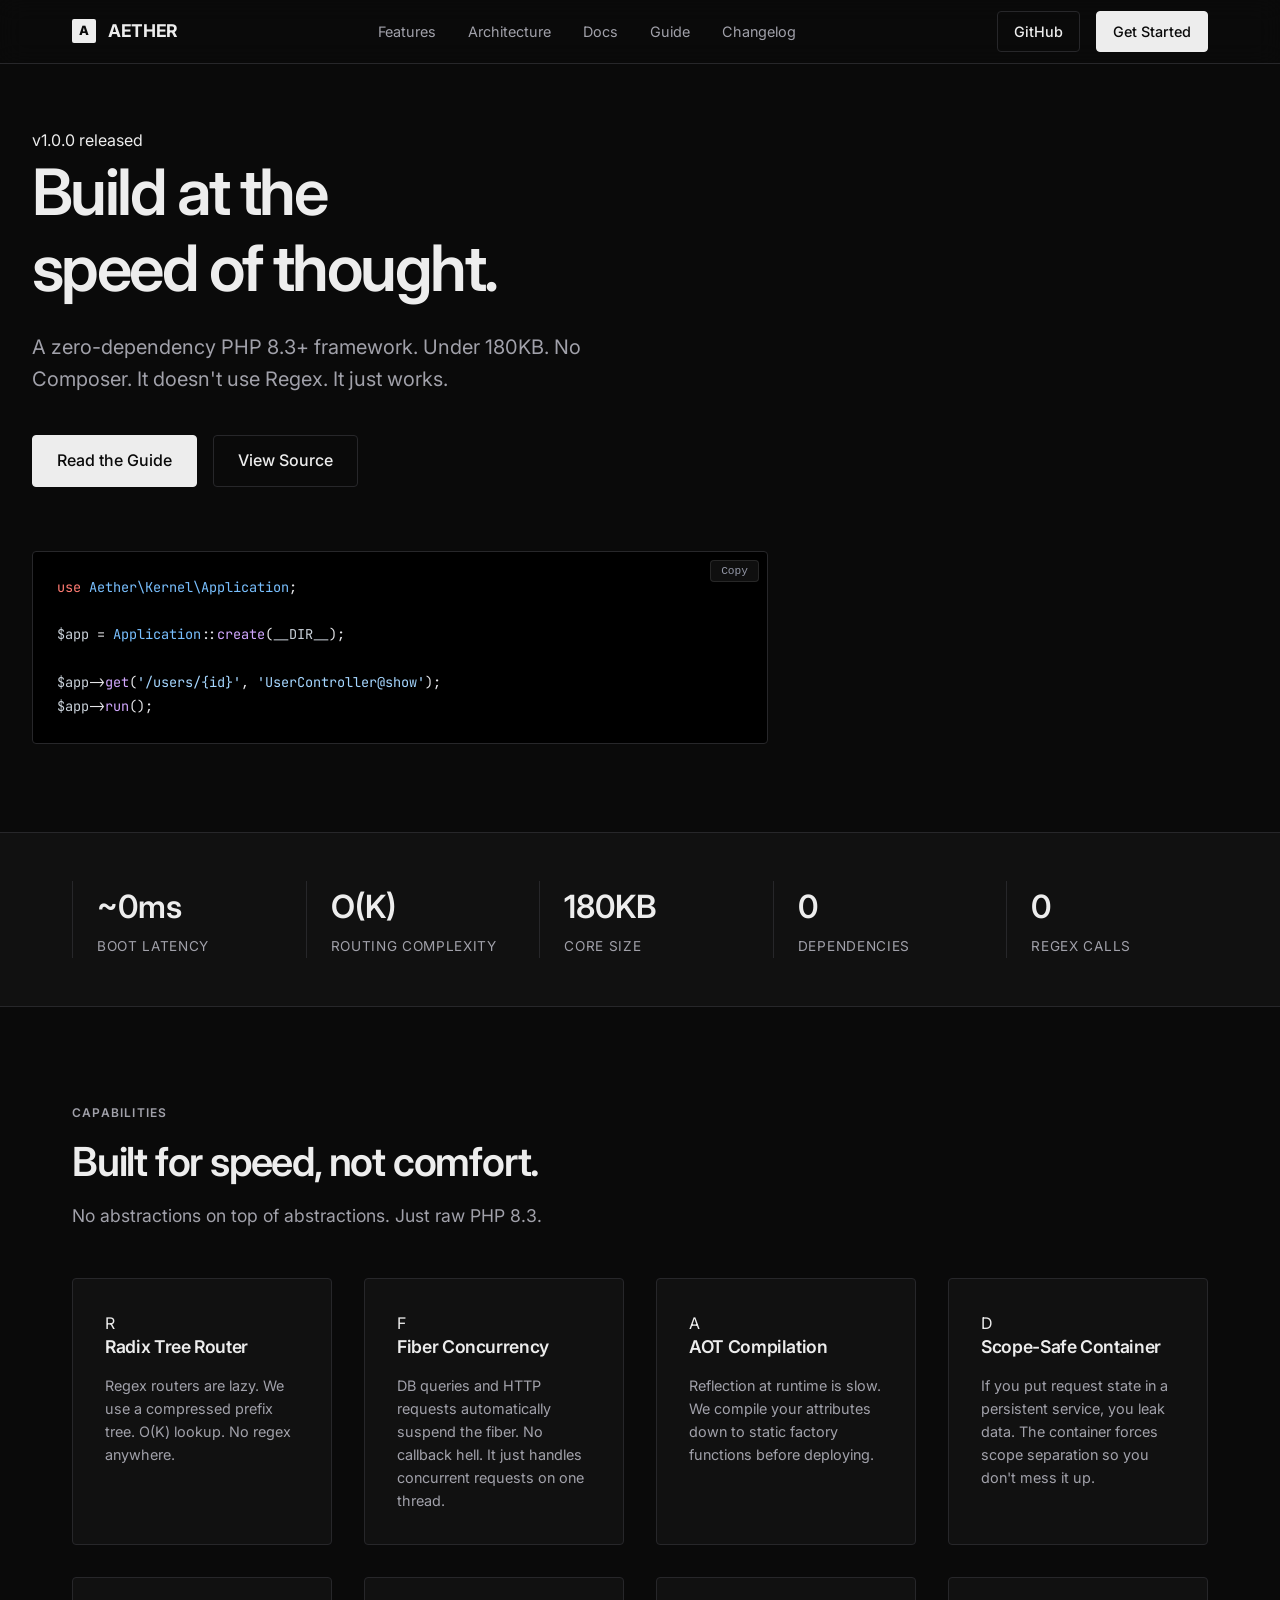
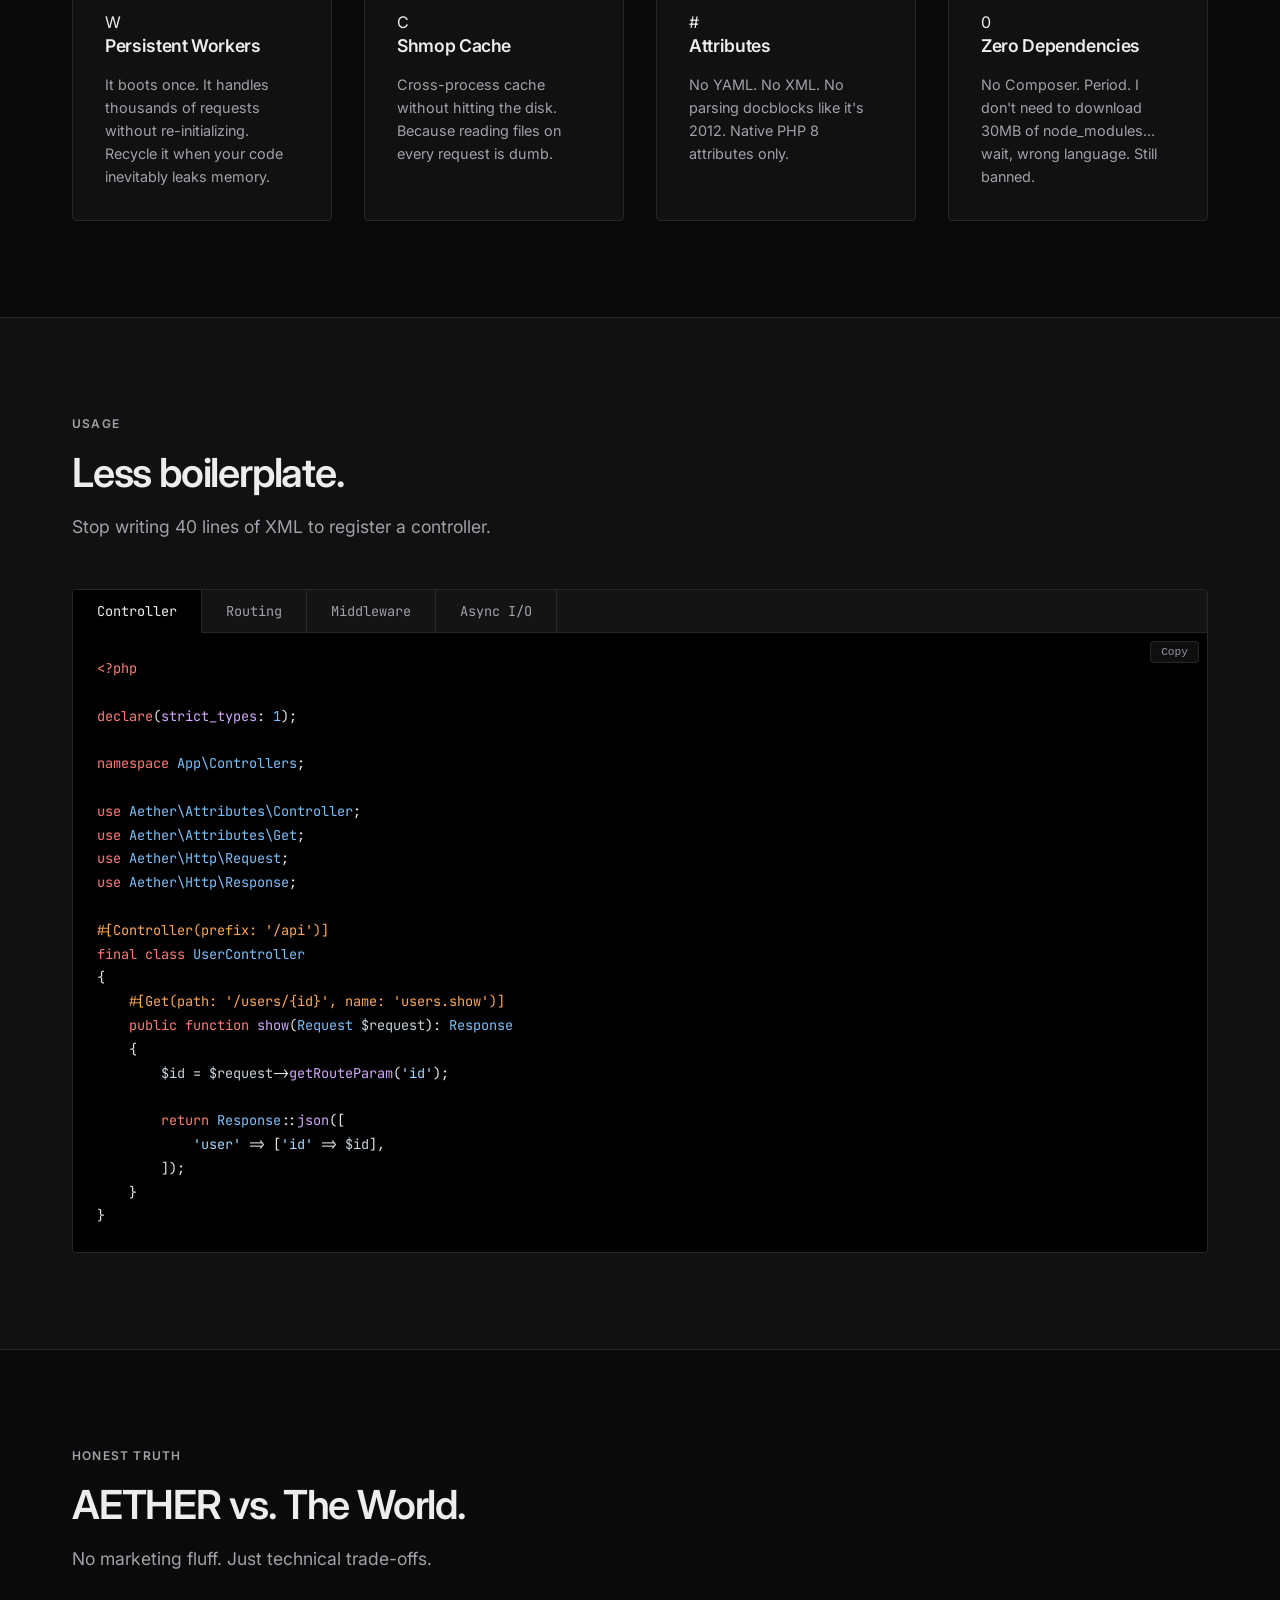
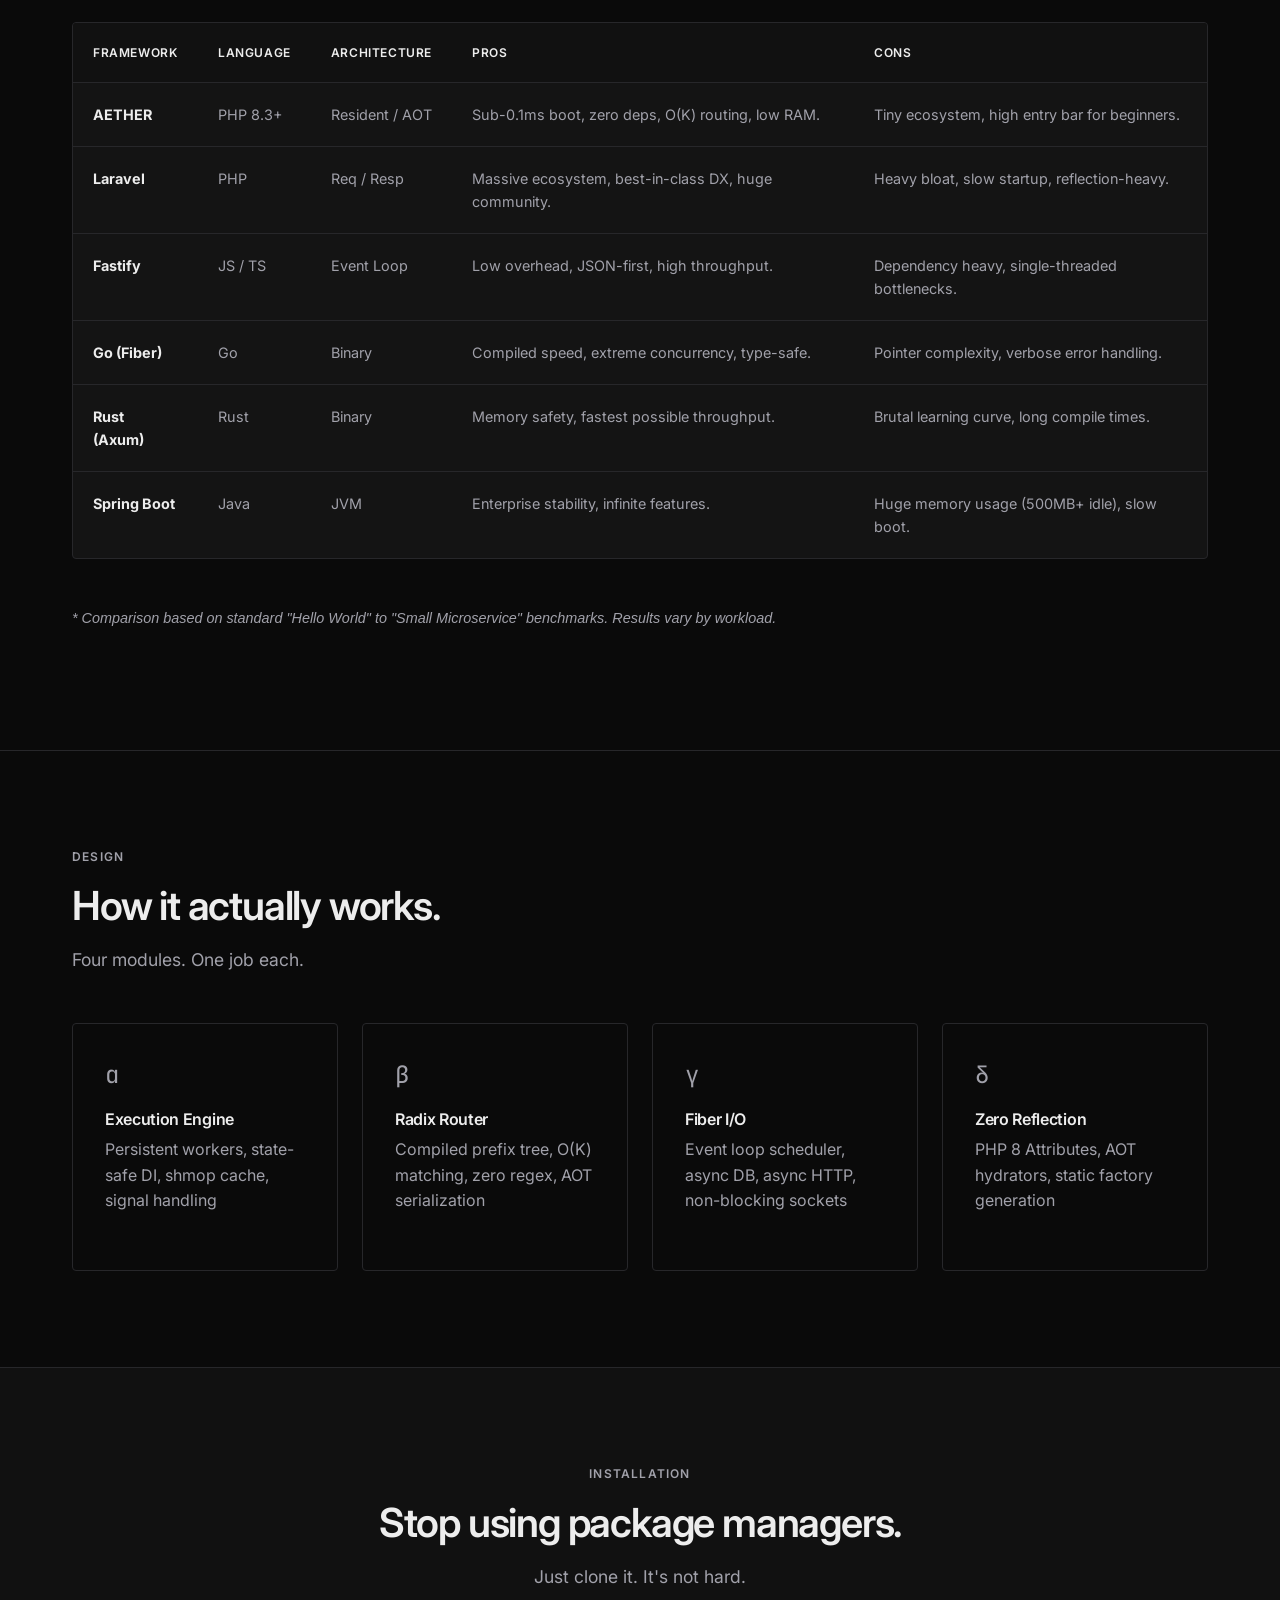
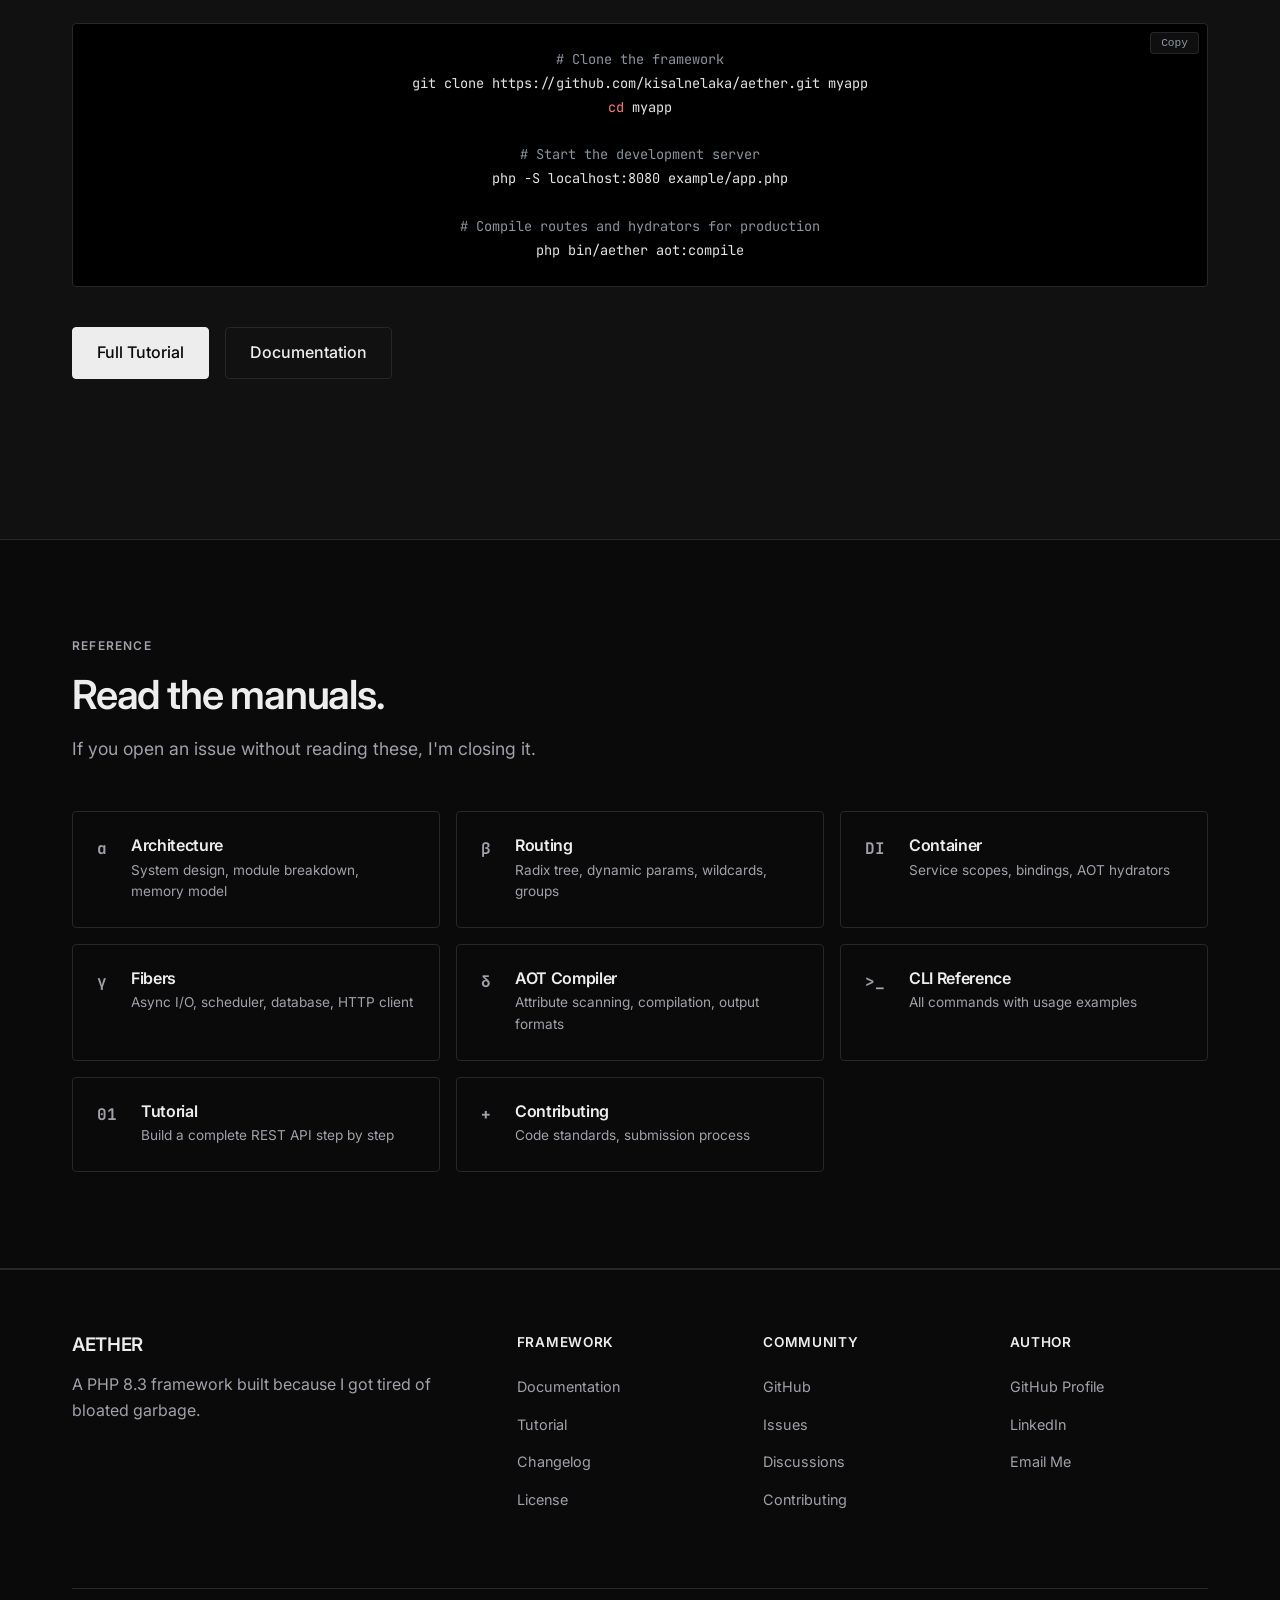
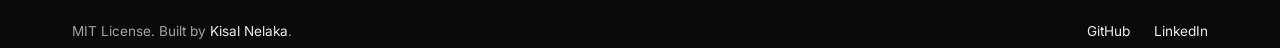
==== commit 23640339: "V1.0.1" ====
--- a/docs/index.html
+++ b/docs/index.html
@@ -268,6 +268,79 @@
         </div>
     </section>
 
+    <!-- ═══════════════ COMPARISON ═══════════════ -->
+    <section class="section" id="comparison">
+        <div class="container">
+            <div class="section-label">Honest Truth</div>
+            <h2 class="section-title">AETHER vs. The World.</h2>
+            <p class="section-subtitle">
+                No marketing fluff. Just technical trade-offs. 
+            </p>
+
+            <div class="comparison-container">
+                <table class="comparison-table">
+                    <thead>
+                        <tr>
+                            <th>Framework</th>
+                            <th>Language</th>
+                            <th>Architecture</th>
+                            <th>Pros</th>
+                            <th>Cons</th>
+                        </tr>
+                    </thead>
+                    <tbody>
+                        <tr>
+                            <td><strong>AETHER</strong></td>
+                            <td>PHP 8.3+</td>
+                            <td>Resident / AOT</td>
+                            <td>Sub-0.1ms boot, zero deps, O(K) routing, low RAM.</td>
+                            <td>Tiny ecosystem, high entry bar for beginners.</td>
+                        </tr>
+                        <tr>
+                            <td><strong>Laravel</strong></td>
+                            <td>PHP</td>
+                            <td>Req / Resp</td>
+                            <td>Massive ecosystem, best-in-class DX, huge community.</td>
+                            <td>Heavy bloat, slow startup, reflection-heavy.</td>
+                        </tr>
+                        <tr>
+                            <td><strong>Fastify</strong></td>
+                            <td>JS / TS</td>
+                            <td>Event Loop</td>
+                            <td>Low overhead, JSON-first, high throughput.</td>
+                            <td>Dependency heavy, single-threaded bottlenecks.</td>
+                        </tr>
+                        <tr>
+                            <td><strong>Go (Fiber)</strong></td>
+                            <td>Go</td>
+                            <td>Binary</td>
+                            <td>Compiled speed, extreme concurrency, type-safe.</td>
+                            <td>Pointer complexity, verbose error handling.</td>
+                        </tr>
+                        <tr>
+                            <td><strong>Rust (Axum)</strong></td>
+                            <td>Rust</td>
+                            <td>Binary</td>
+                            <td>Memory safety, fastest possible throughput.</td>
+                            <td>Brutal learning curve, long compile times.</td>
+                        </tr>
+                        <tr>
+                            <td><strong>Spring Boot</strong></td>
+                            <td>Java</td>
+                            <td>JVM</td>
+                            <td>Enterprise stability, infinite features.</td>
+                            <td>Huge memory usage (500MB+ idle), slow boot.</td>
+                        </tr>
+                    </tbody>
+                </table>
+            </div>
+
+            <p style="margin-top: 3rem; font-size: 0.9rem; font-style: italic;">
+                * Comparison based on standard "Hello World" to "Small Microservice" benchmarks. Results vary by workload.
+            </p>
+        </div>
+    </section>
+
     <!-- ═══════════════ ARCHITECTURE ═══════════════ -->
     <section class="section" id="architecture">
         <div class="container">
--- a/docs/css/style.css
+++ b/docs/css/style.css
@@ -594,6 +594,50 @@
 .token-number { color: #79c0ff; }
 .token-comment { color: #8b949e; }
 .token-attr { color: #ffa657; }
+
+/* Comparison Table */
+.comparison-container {
+    width: 100%;
+    overflow-x: auto;
+    background: var(--bg-card);
+    border: 1px solid var(--border);
+    border-radius: var(--radius);
+}
+
+.comparison-table {
+    width: 100%;
+    border-collapse: collapse;
+    font-size: 0.9rem;
+    min-width: 800px;
+}
+
+.comparison-table th, .comparison-table td {
+    padding: 1.25rem;
+    text-align: left;
+    border-bottom: 1px solid var(--border);
+}
+
+.comparison-table th {
+    background: var(--bg-secondary);
+    color: var(--text-primary);
+    font-weight: 600;
+    text-transform: uppercase;
+    font-size: 0.75rem;
+    letter-spacing: 0.05em;
+}
+
+.comparison-table td {
+    color: var(--text-secondary);
+    vertical-align: top;
+}
+
+.comparison-table tr:last-child td {
+    border-bottom: none;
+}
+
+.comparison-table strong {
+    color: var(--text-primary);
+}
 
 /* Responsive */
 @media (max-width: 768px) {
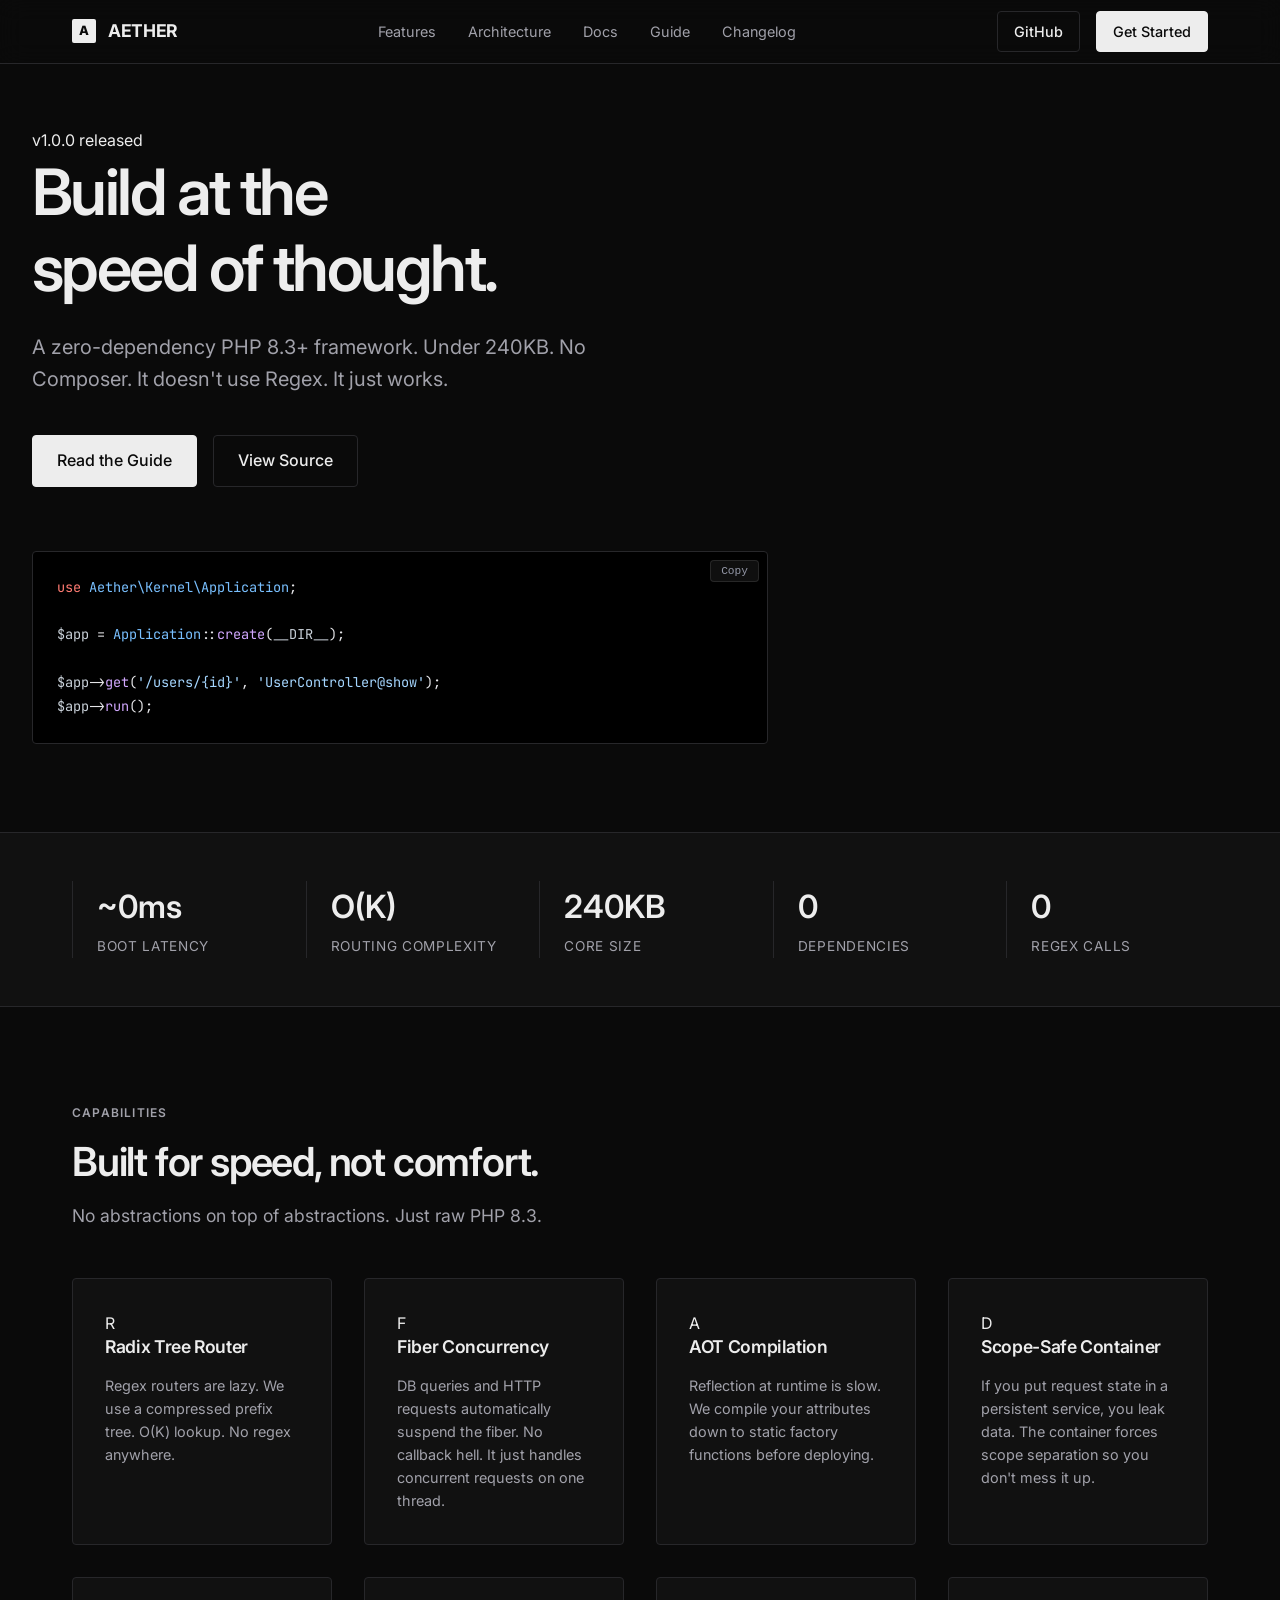
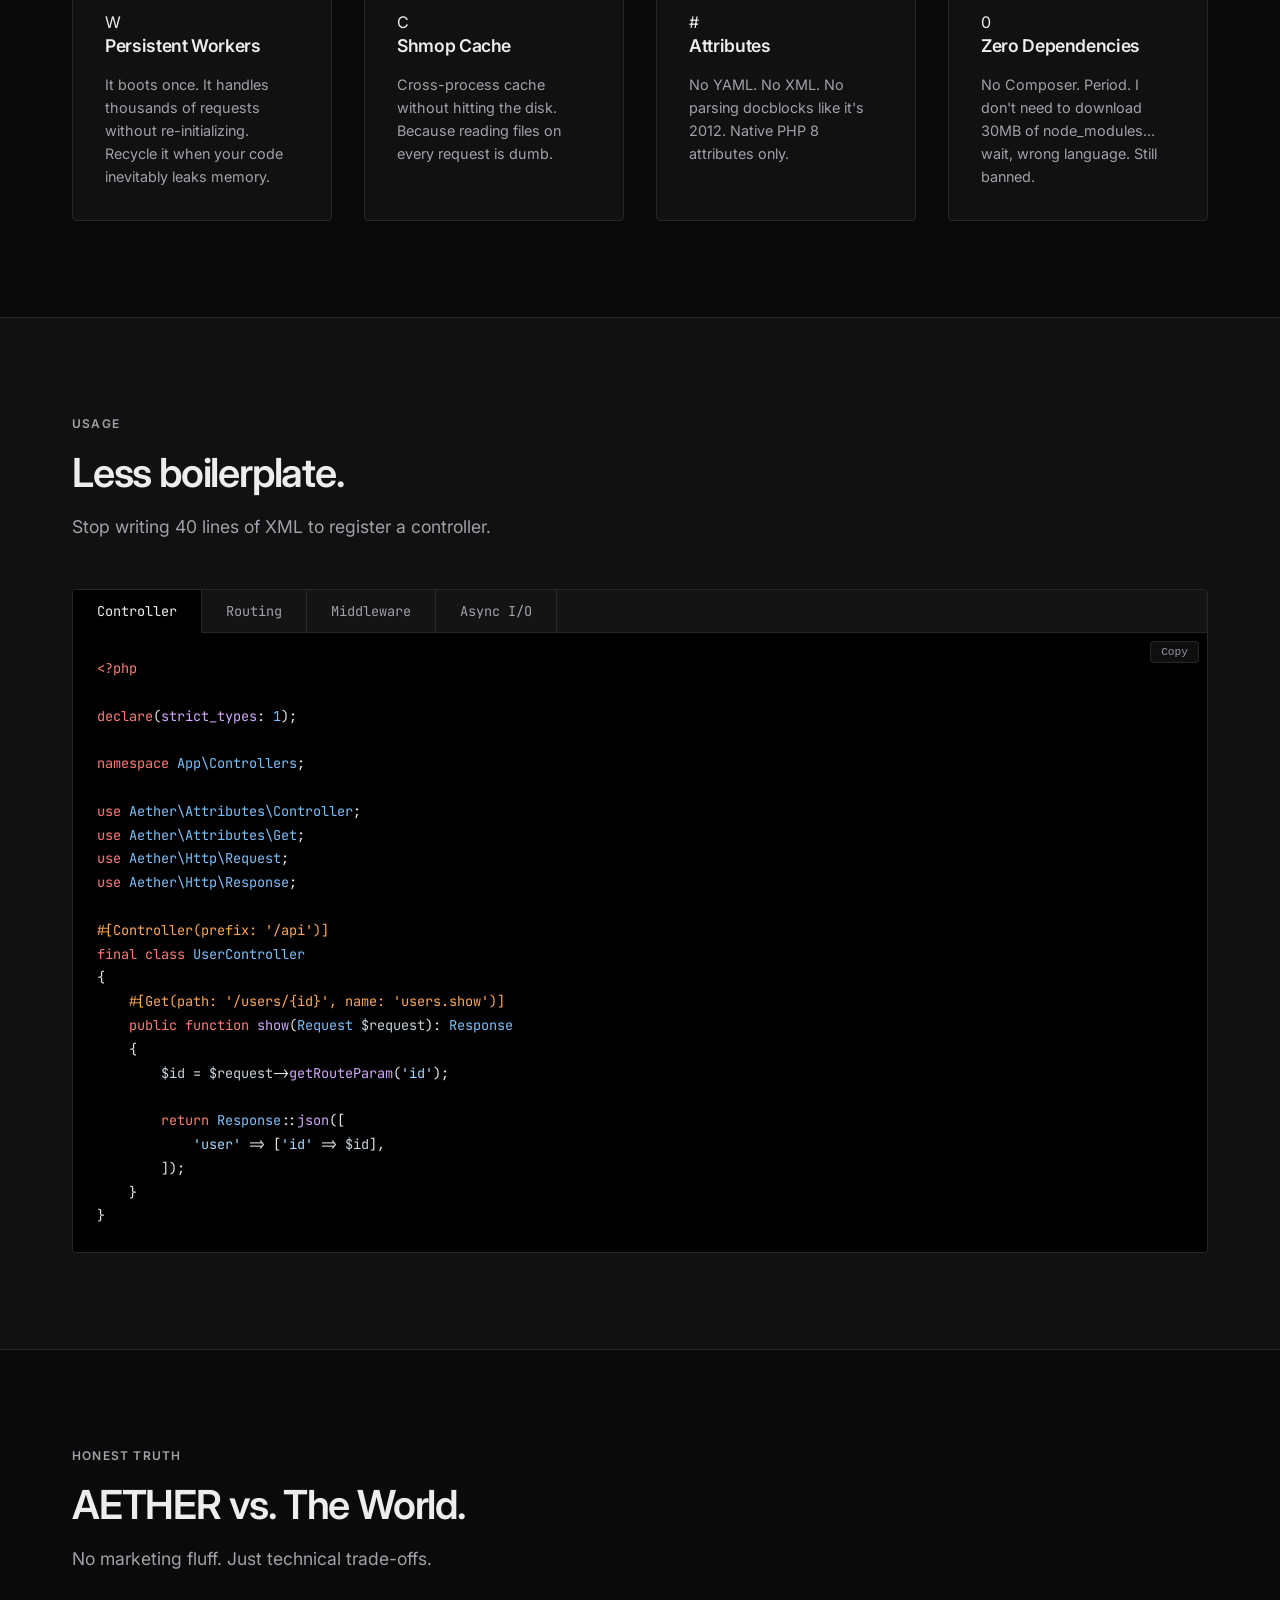
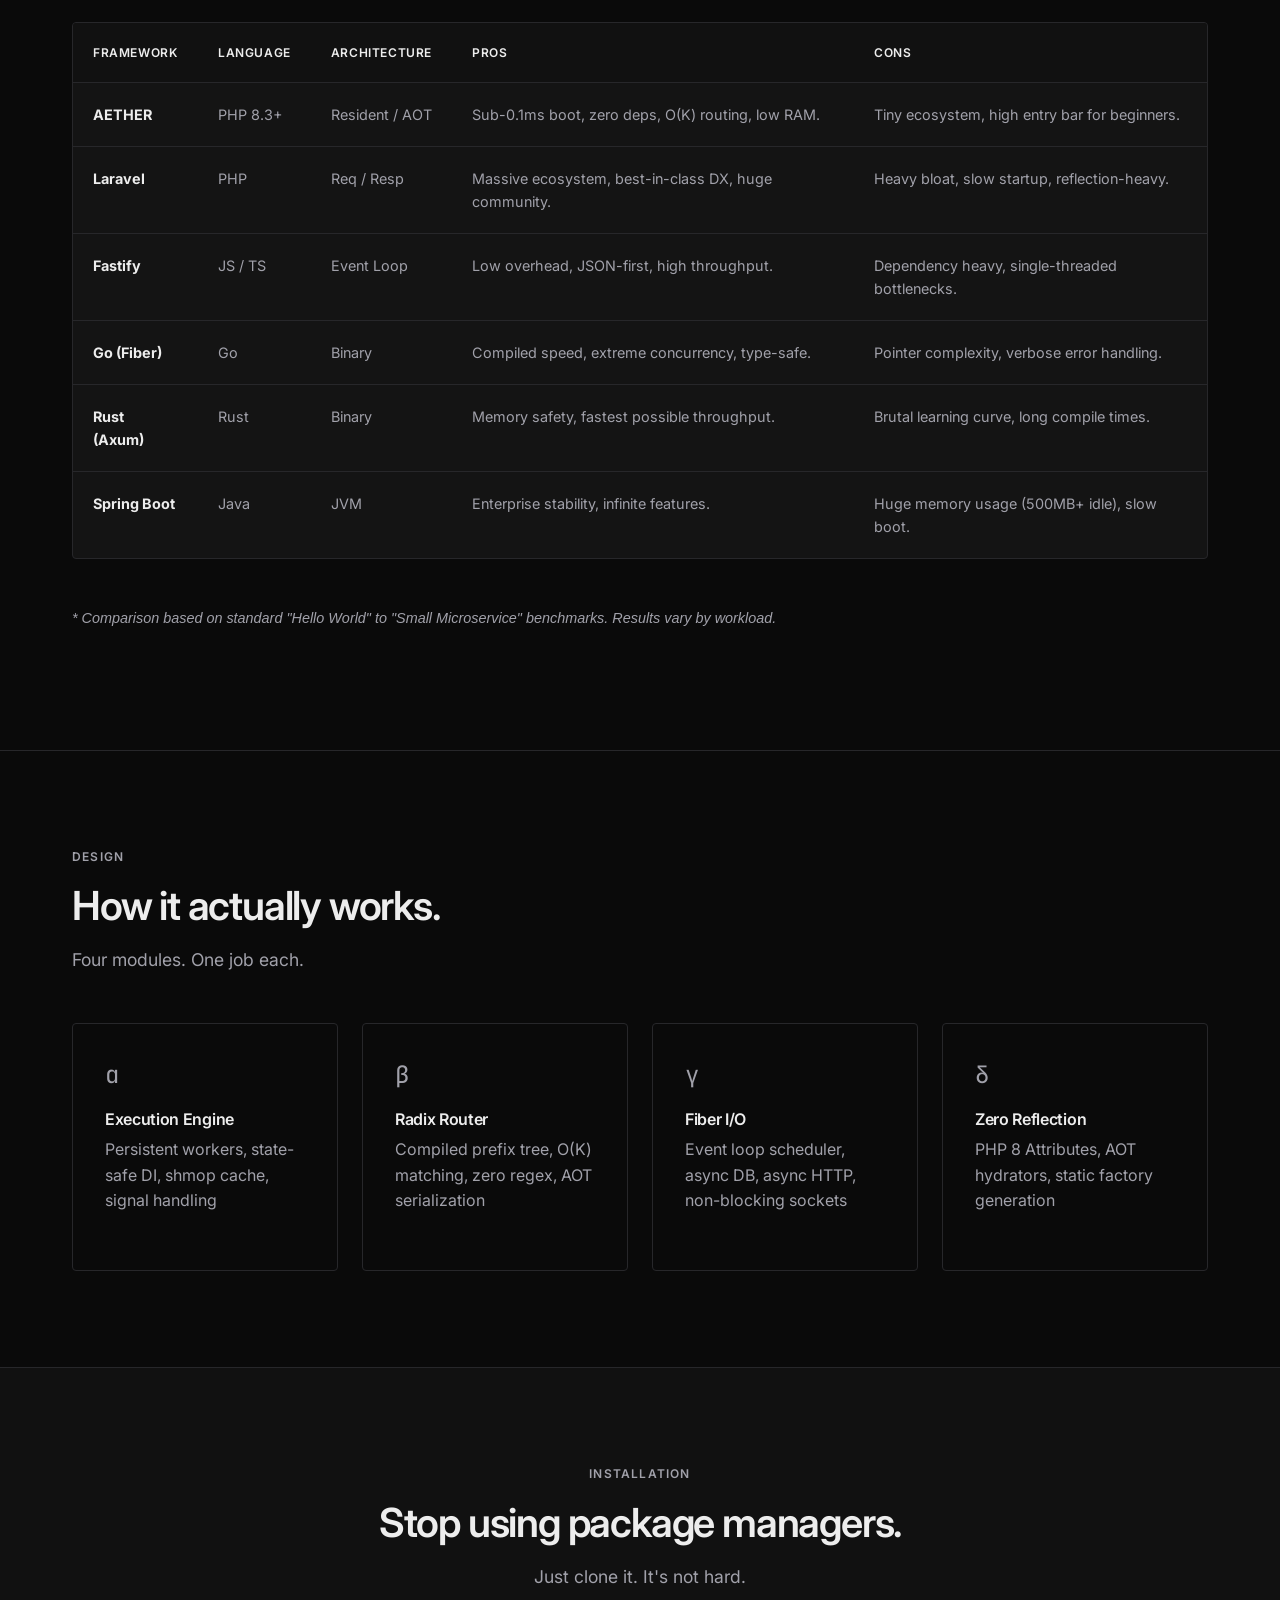
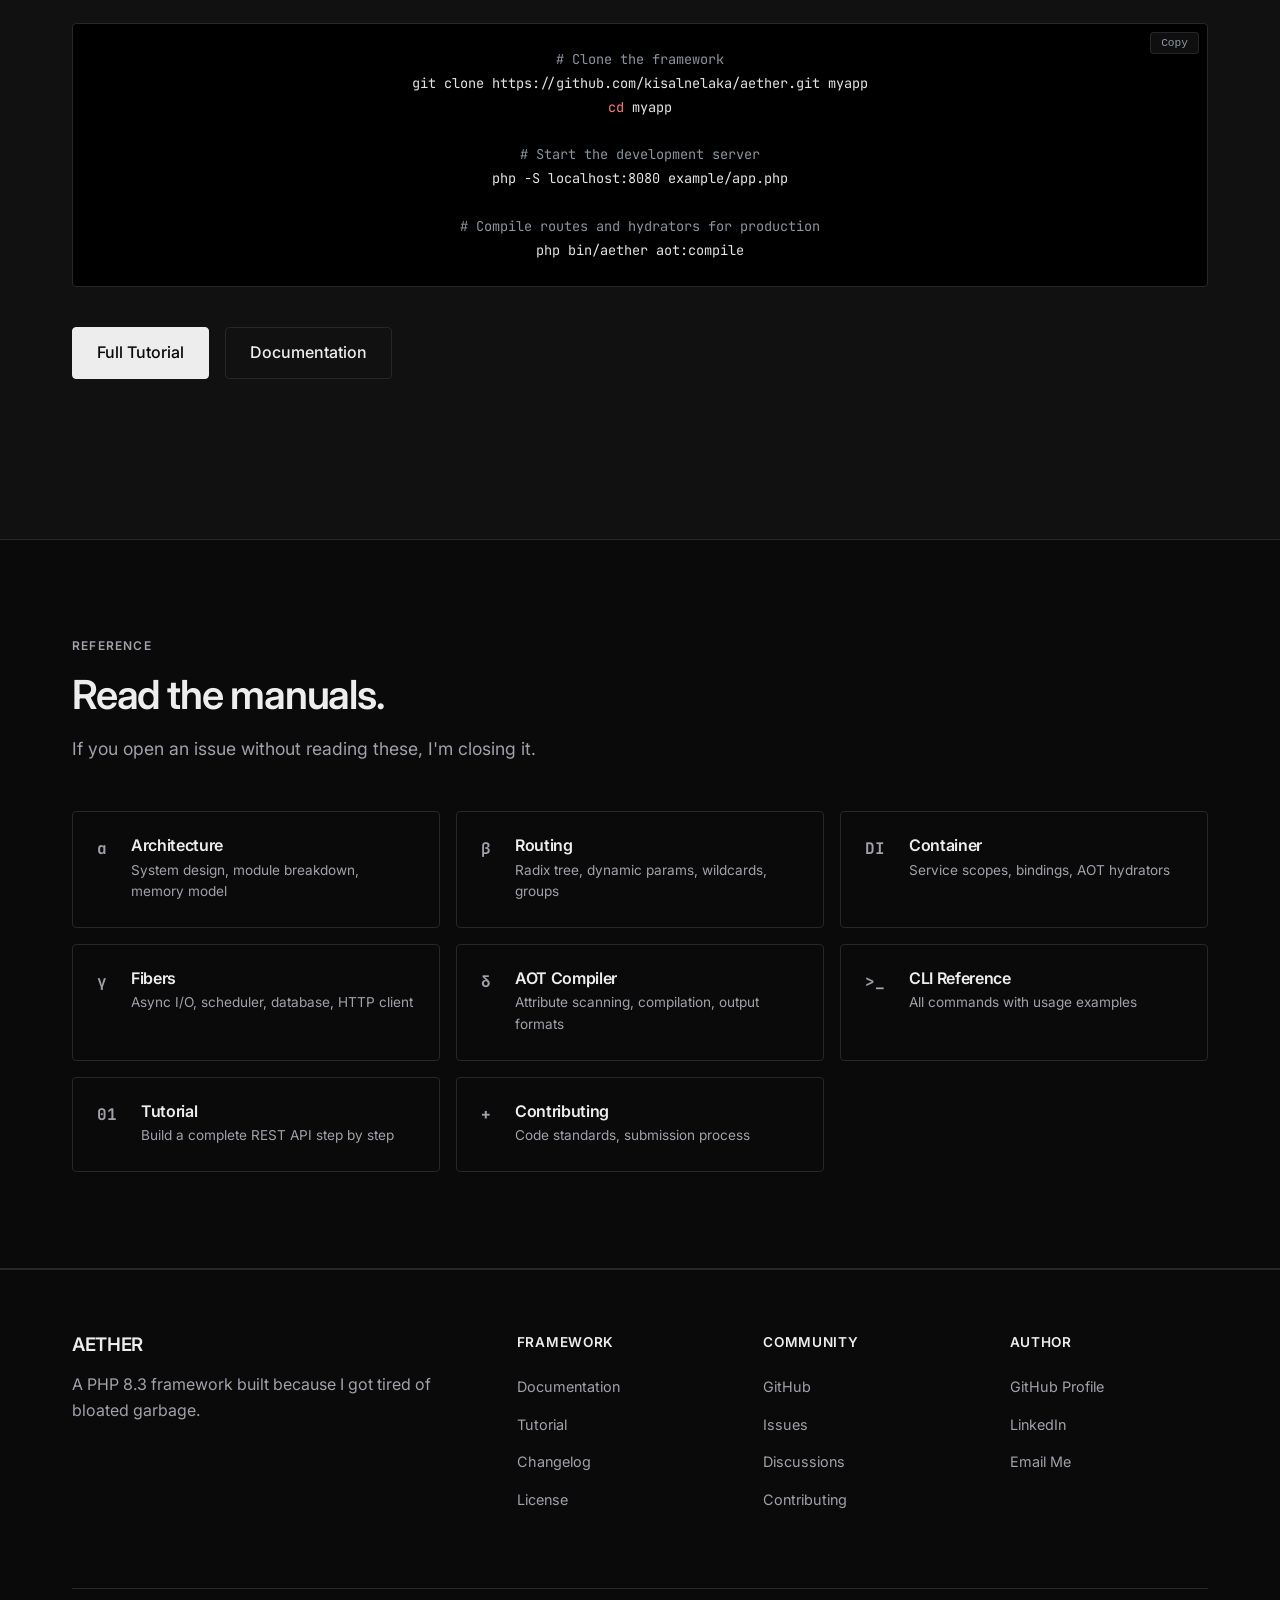
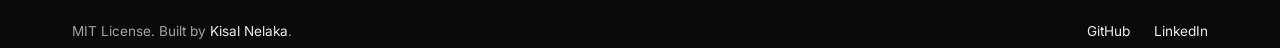
==== commit 25d55040: "Slight fixes" ====
--- a/docs/index.html
+++ b/docs/index.html
@@ -4,7 +4,7 @@
     <meta charset="UTF-8">
     <meta name="viewport" content="width=device-width, initial-scale=1.0">
     <title>AETHER - The Fastest PHP Framework</title>
-    <meta name="description" content="AETHER is a zero-dependency PHP 8.3+ framework with O(K) radix tree routing, PHP Fiber concurrency, AOT compilation, and a sub-200KB footprint.">
+    <meta name="description" content="AETHER is a zero-dependency PHP 8.3+ framework with O(K) radix tree routing, PHP Fiber concurrency, AOT compilation, and a sub-250KB footprint.">
     <meta name="keywords" content="PHP framework, radix tree, PHP fibers, AOT compiler, high performance PHP">
     <meta name="author" content="Kisal Nelaka">
     <link rel="canonical" href="https://kisalnelaka.github.io/aether/">
@@ -60,7 +60,7 @@
             </h1>
 
             <p class="hero-description">
-                A zero-dependency PHP 8.3+ framework. Under 180KB. No Composer. It doesn't use Regex. It just works. 
+                A zero-dependency PHP 8.3+ framework. Under 240KB. No Composer. It doesn't use Regex. It just works. 
             </p>
 
             <div class="hero-actions">
@@ -92,7 +92,7 @@
                     <div class="metric-label">Routing Complexity</div>
                 </div>
                 <div class="metric">
-                    <div class="metric-value">180<span class="unit">KB</span></div>
+                    <div class="metric-value">240<span class="unit">KB</span></div>
                     <div class="metric-label">Core Size</div>
                 </div>
                 <div class="metric">
